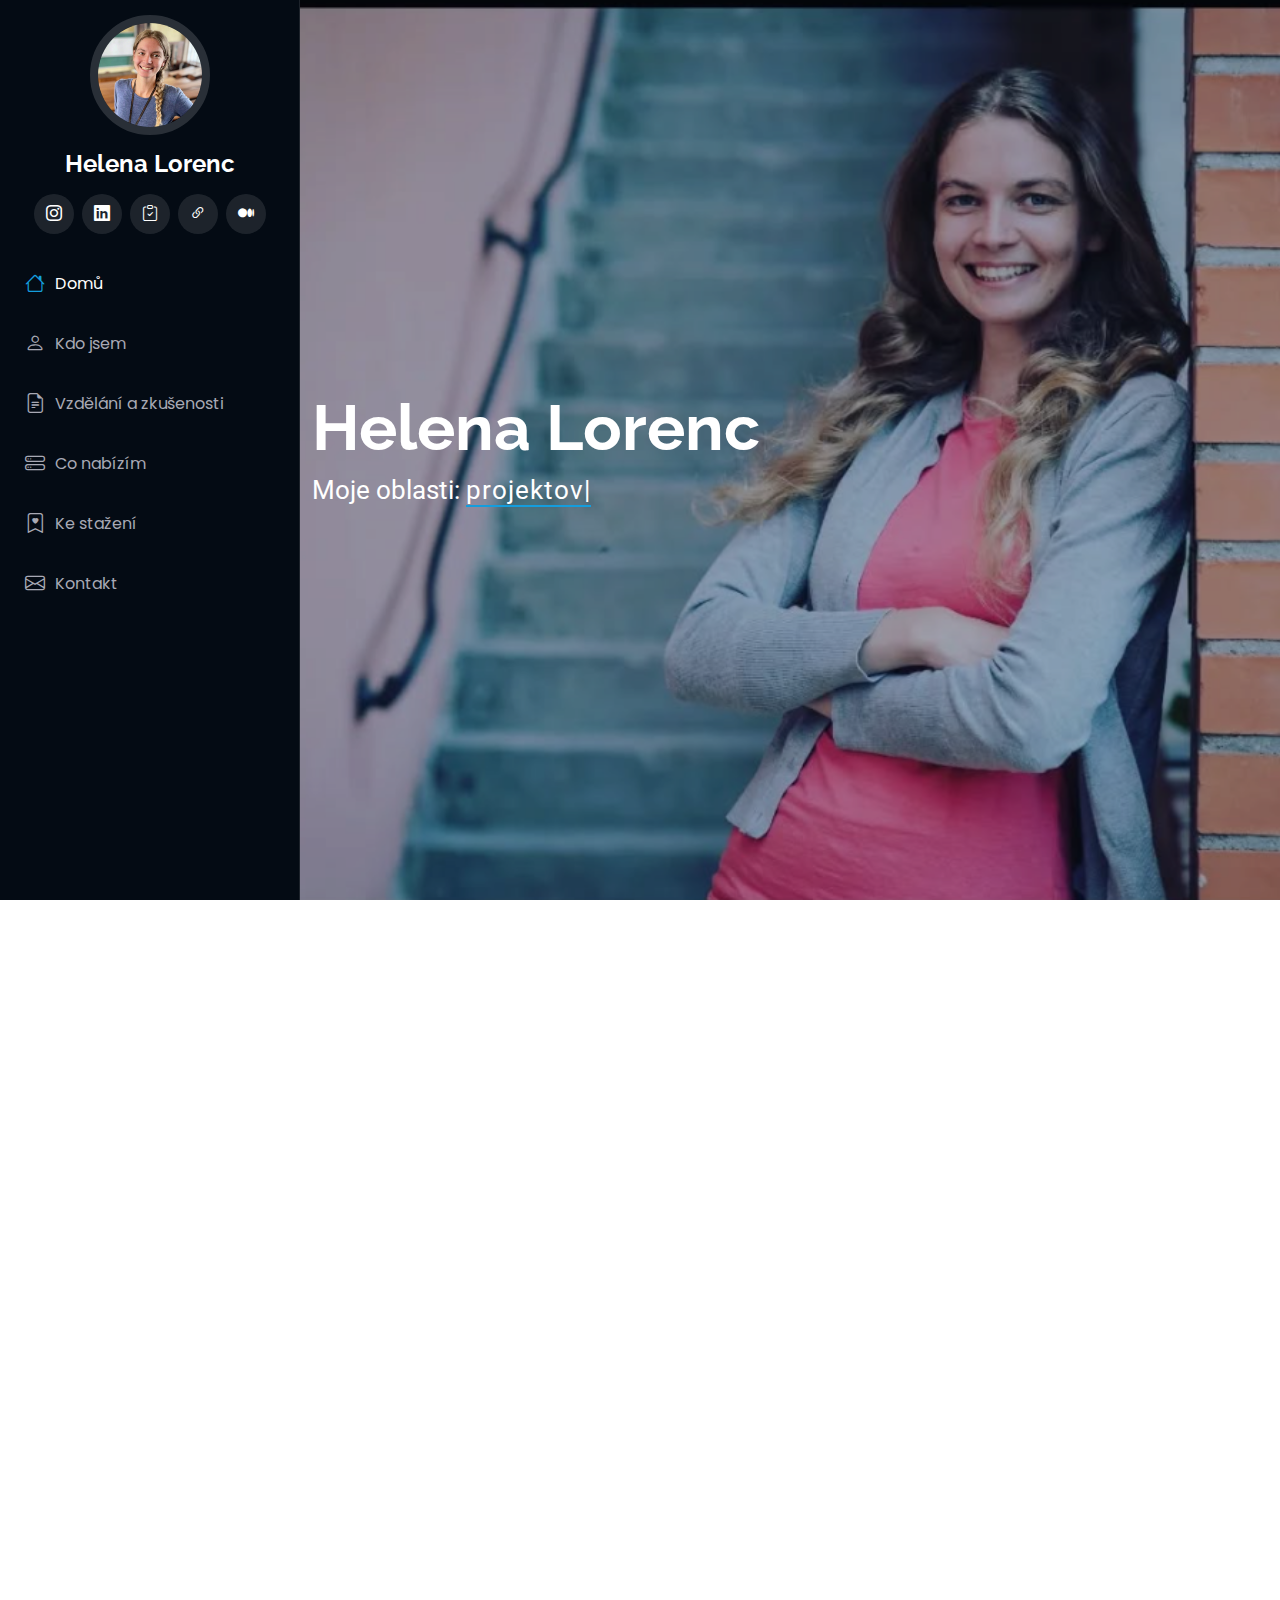
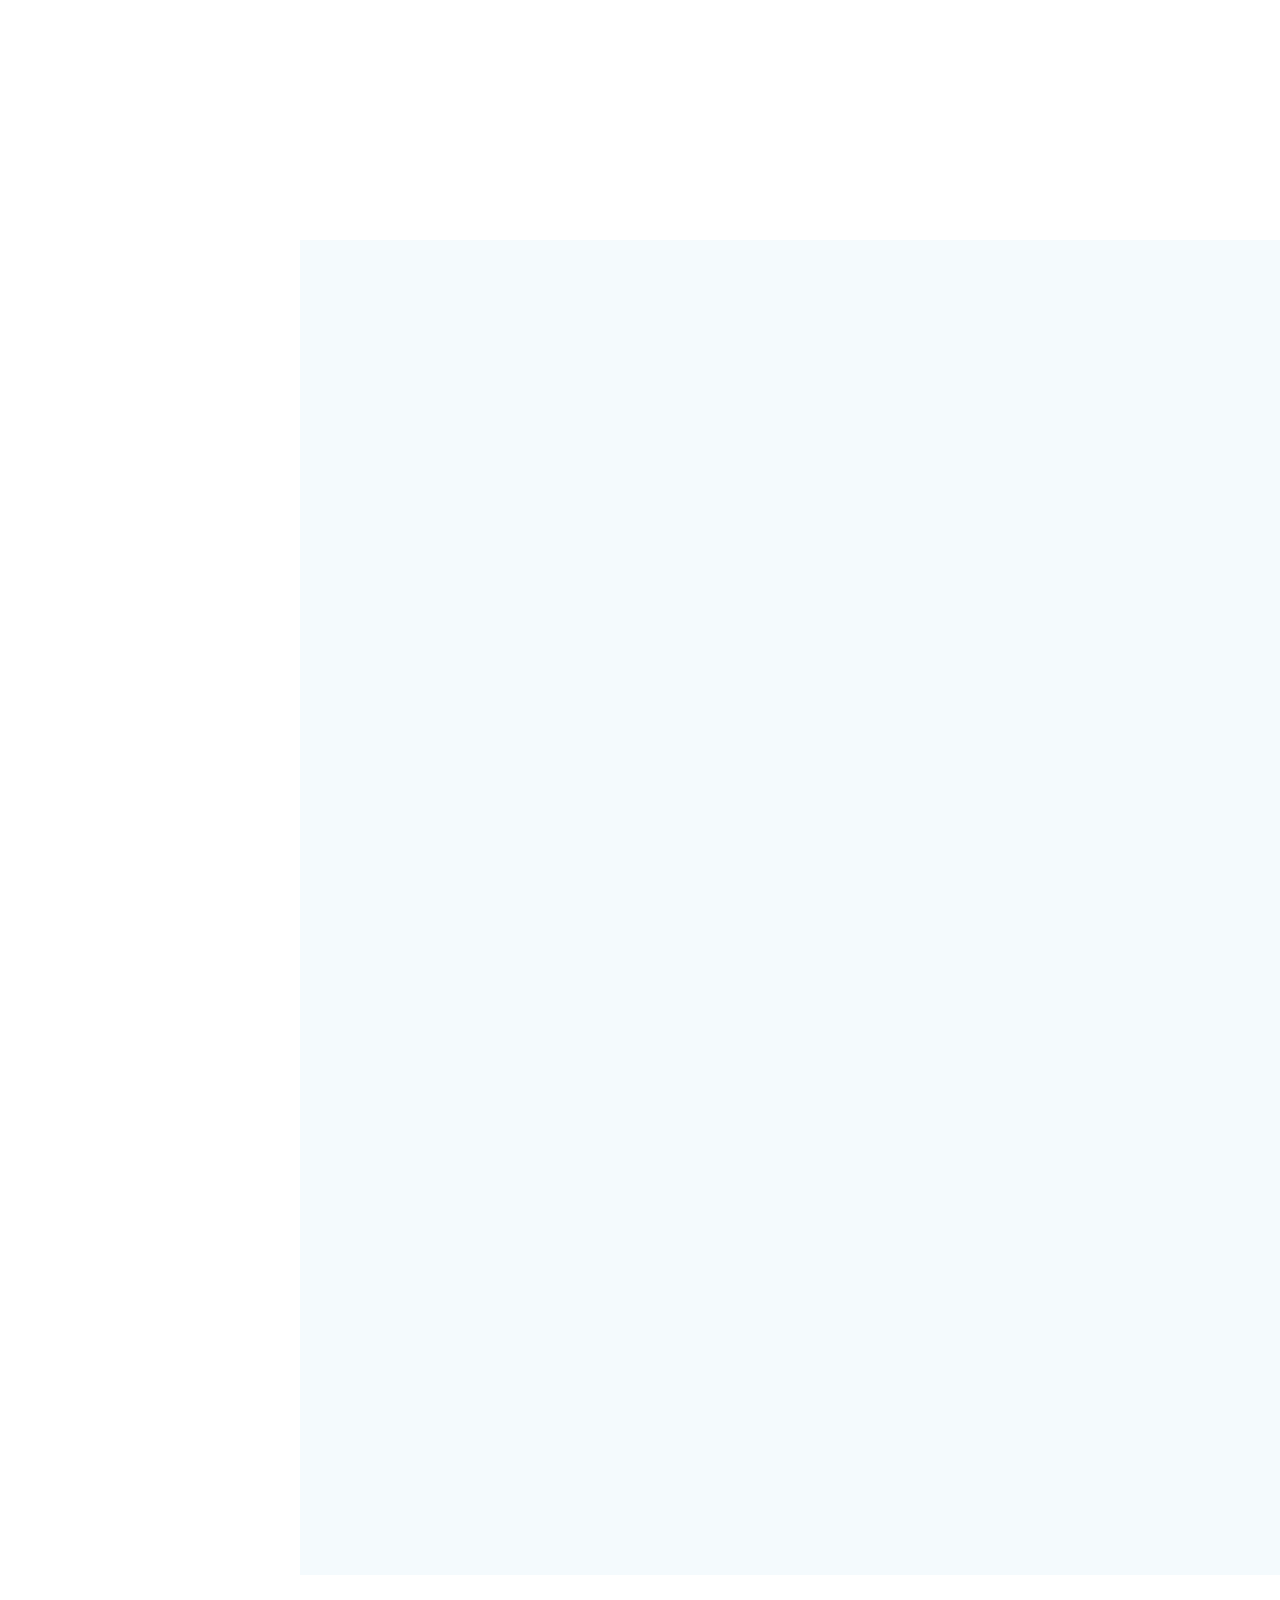
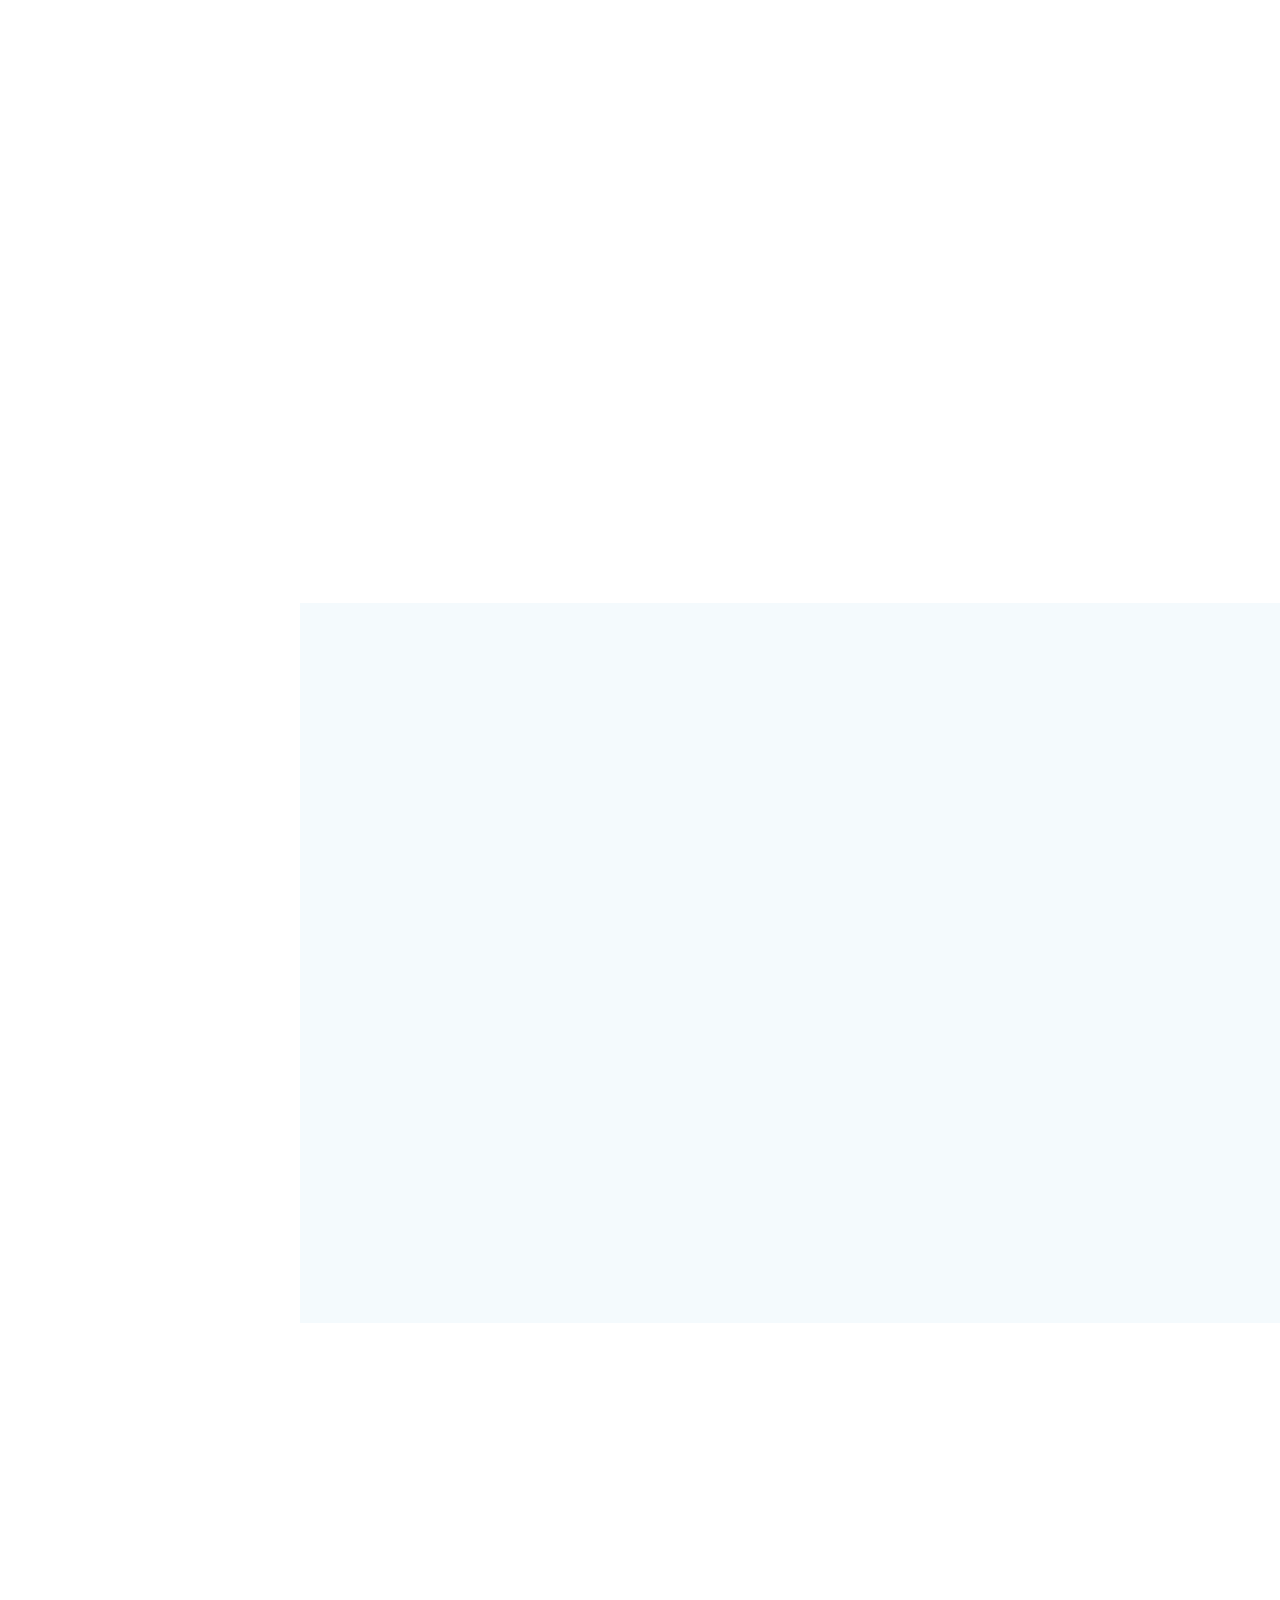
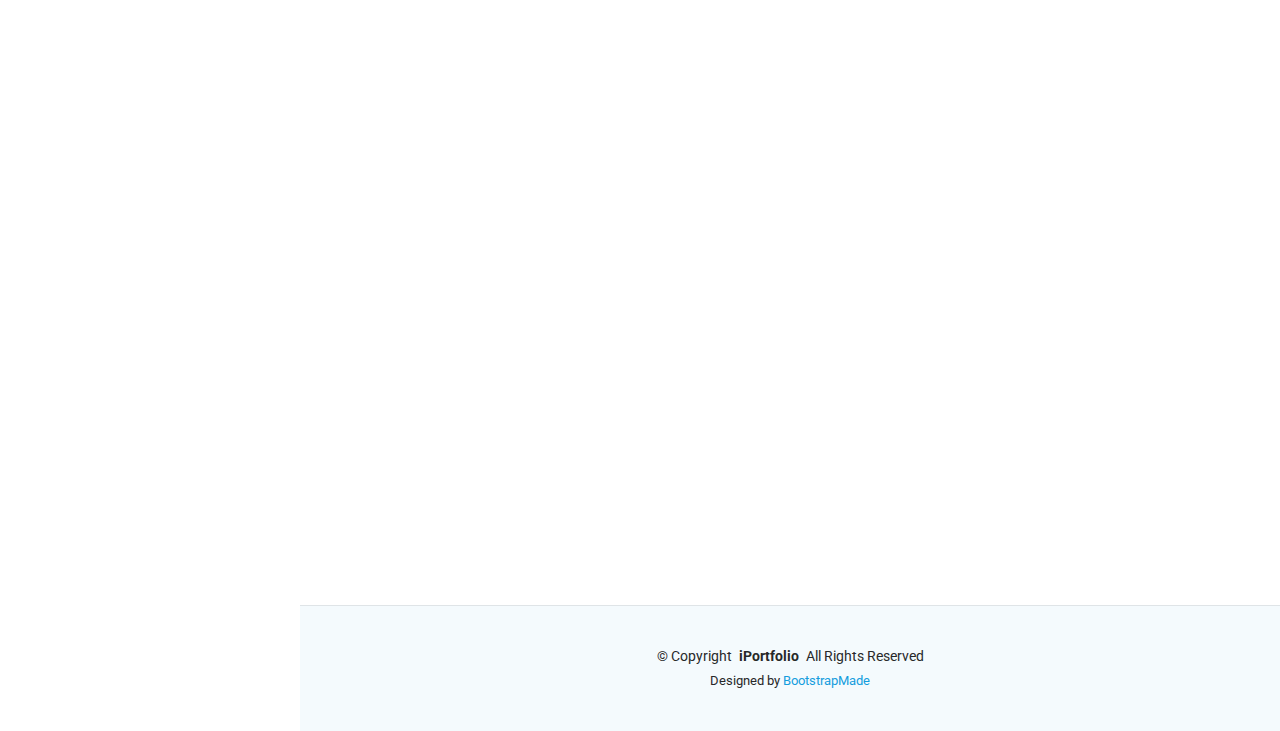
==== index.html @ 35a450d5 "Update index.html" ====
<!DOCTYPE html>
<html lang="en">

<head>
  <meta charset="utf-8">
  <meta content="width=device-width, initial-scale=1.0" name="viewport">
  <title>Index - iPortfolio Bootstrap Template</title>
  <meta content="" name="description">
  <meta content="" name="keywords">

  <!-- Favicons -->
  <link href="assets/img/favicon.png" rel="icon">
  <link href="assets/img/apple-touch-icon.png" rel="apple-touch-icon">

  <!-- Fonts -->
  <link href="https://fonts.googleapis.com" rel="preconnect">
  <link href="https://fonts.gstatic.com" rel="preconnect" crossorigin>
  <link href="https://fonts.googleapis.com/css2?family=Roboto:ital,wght@0,100;0,300;0,400;0,500;0,700;0,900;1,100;1,300;1,400;1,500;1,700;1,900&family=Poppins:ital,wght@0,100;0,200;0,300;0,400;0,500;0,600;0,700;0,800;0,900;1,100;1,200;1,300;1,400;1,500;1,600;1,700;1,800;1,900&family=Raleway:ital,wght@0,100;0,200;0,300;0,400;0,500;0,600;0,700;0,800;0,900;1,100;1,200;1,300;1,400;1,500;1,600;1,700;1,800;1,900&display=swap" rel="stylesheet">

  <!-- Vendor CSS Files -->
  <link href="assets/vendor/bootstrap/css/bootstrap.min.css" rel="stylesheet">
  <link href="assets/vendor/bootstrap-icons/bootstrap-icons.css" rel="stylesheet">
  <link href="assets/vendor/aos/aos.css" rel="stylesheet">
  <link href="assets/vendor/glightbox/css/glightbox.min.css" rel="stylesheet">
  <link href="assets/vendor/swiper/swiper-bundle.min.css" rel="stylesheet">

  <!-- Main CSS File -->
  <link href="assets/css/main.css" rel="stylesheet">

  <!-- =======================================================
  * Template Name: iPortfolio
  * Template URL: https://bootstrapmade.com/iportfolio-bootstrap-portfolio-websites-template/
  * Updated: Jun 29 2024 with Bootstrap v5.3.3
  * Author: BootstrapMade.com
  * License: https://bootstrapmade.com/license/
  ======================================================== -->
</head>

<body class="index-page">

  <header id="header" class="header dark-background d-flex flex-column">
    <i class="header-toggle d-xl-none bi bi-list"></i>

    <div class="profile-img">
      <img src="assets/img/h-lorenc.jpg" alt="" class="img-fluid rounded-circle">
    </div>

    <a href="index.html" class="logo d-flex align-items-center justify-content-center">
      <!-- Uncomment the line below if you also wish to use an image logo -->
      <!-- <img src="assets/img/logo.png" alt=""> -->
      <h1 class="sitename">Helena Lorenc</h1>
    </a>

    <div class="social-links text-center">
      <a href="https://www.instagram.com/helena.lorenc/" class="instagram"><i class="bi bi-instagram"></i></a>
      <a href="https://www.linkedin.com/in/helena-lorenc/" class="linkedin"><i class="bi bi-linkedin"></i></a>
      <a href="https://padlet.com/pechhel/career-counseling-kari-rov-poradenstv-5pkp8zezhrlxgylh" class="web"><i class="bi bi-clipboard-check"></i></a>
      <a href="https://www.budaktivni.cz/" class="web"><i class="bi bi-link-45deg"></i></a>
      <a href="https://medium.com/@pechhel/bezlepkov%C4%9B-v-uzbekist%C3%A1nu-fb9c7dbbb61d" class="web"><i class="bi bi-medium"></i></a>
    </div>

    <nav id="navmenu" class="navmenu">
      <ul>
        <li><a href="#hero" class="active"><i class="bi bi-house navicon"></i> Domů</a></li>
        <li><a href="#about"><i class="bi bi-person navicon"></i> Kdo jsem</a></li>
        <li><a href="#resume"><i class="bi bi-file-earmark-text navicon"></i> Vzdělání a zkušenosti</a></li>
        <li><a href="#services"><i class="bi bi-hdd-stack navicon"></i> Co nabízím</a></li>
	<li><a href="#downloads"><i class="bi bi-bookmark-heart navicon"></i> Ke stažení</a></li>
        <li><a href="#contact"><i class="bi bi-envelope navicon"></i> Kontakt</a></li>
      </ul>
    </nav>

  </header>

  <main class="main">

    <!-- Hero Section -->
    <section id="hero" class="hero section dark-background">

      <img src="assets/img/me.png" alt="" data-aos="fade-in" class="">

      <div class="container" data-aos="fade-up" data-aos-delay="100">
        <h2>Helena Lorenc</h2>
        <p>Moje oblasti: <span class="typed" data-typed-items="neformální vzdělávání, psychologie, kariérové poradenství">projektový management</span><span class="typed-cursor typed-cursor--blink" aria-hidden="true"></span><span class="typed-cursor typed-cursor--blink" aria-hidden="true"></span></p>
      </div>

    </section><!-- /Hero Section -->

    <!-- About Section -->
    <section id="about" class="about section">

      <!-- Section Title -->
      <div class="container section-title" data-aos="fade-up">
        <h2>Kdo jsem</h2>
        <p>Věnuji se neformálnímu vzdělávání, lektoruji, vytvářím kurzy, organizuji akce, studuji psychologii a jsem zakladatelkou Buď aktivní -  největší databáze mimoškolních aktivit pro žáky a studenty v České republice. Mluvím anglicky, učím se nizozemsky. Mám zkušenosti se správou webu a sociálních sítí i tvorbou newsletteru.</div><!-- End Section Title -->

      <div class="container" data-aos="fade-up" data-aos-delay="100">

        <div class="row gy-4 justify-content-center">
          <div class="col-lg-4">
            <img src="assets/img/me.png" class="img-fluid" alt="">
          </div>
          <div class="col-lg-8 content">
            <h2>Moje praxe v kostce</h2>
            <div class="row">
              <div class="col-lg-6">
                <ul>
                  <li><i class="bi bi-chevron-right"></i> <strong>8 let v oblasti neformálního vzdělávání, 6 let zkušeností s kariérovým poradenstvím</strong></li>
                  <li><i class="bi bi-chevron-right"></i> <strong>Pracovní a studijní zkušenosti z Evropy a Asie od NGO, přes státní správu až po akademickou půdu</strong></li>
                </ul>
              </div>
              <div class="col-lg-6">
                <ul>
                  <li><i class="bi bi-chevron-right"></i> <strong>Zakladatelka největší databáze mimoškolních aktivit v ČR - Buď aktivní</strong> <span></li>
                  <li><i class="bi bi-chevron-right"></i> <strong>Zkušenosti z Erasmus+ a MPSV projektů v oblastech jako je internacionalizace, sociální inkluze, duševní zdraví a profesní rozvoj</strong></li>
                </ul>
              </div>
            </div>
          </div>
        </div>

      </div>

    </section><!-- /About Section -->

    <!-- Resume Section -->
    <section id="resume" class="resume section">

      <!-- Section Title -->
      <div class="container section-title" data-aos="fade-up">
        <h2>Vzdělání a zkušenosti</h2>
      </div><!-- End Section Title -->

      <div class="container">

        <div class="row">

          <div class="col-lg-6" data-aos="fade-up" data-aos-delay="100">
            
            <h3 class="resume-title">Vzdělání</h3>
            <div class="resume-item">
              <h4>Psychologie</h4>
              <h5>2022 - dosud</h5>
              <p><em>Univerzita Palackého v Olomouci</em></p>
              <p>V rámci kombinovaného studia psychologie jsem absolvovala praxi na školním poradenském pracovišti, v sociálně-terapeutické dílně, v Centru duševního zdraví a stáž na klinice Adiktologie VFN v Praze. Ve své bakalářské práci se zaměřuji na reverzní kulturní šok u vysokoškolských studentů</p>
            </div><!-- Edn Resume Item -->

<div class="resume-item">
              <h4>Personální management v průmyslových podnicích</h4>
              <h5>2015 - 2019</h5>
              <p><em>České vysoké učení technické v Praze</em></p>
              <p>Při tomto studiu jsem absolvovala semestrální studijní pobyt na Kyungpook National University (Jižní Korea), Erasmus+ stáž v AFS Nizozemsko (Nizozemsko), pracovala jsem jako administrativní podpora na oddělení celoživotního vzdělávání a na pozici HR Support v Clifford Chance Prague LLP. Bakalářskou práci jsem zaměřila na téma HR v digitální ekonomice</p>
            </div><!-- Edn Resume Item -->

<h3 class="resume-title">Projekty</h3>
<div class="resume-item">
              <h4>Databáze mimoškolních aktivit Buď aktivní</h4>
              <h5>2018 - dosud</h5>
              <p>Buď aktivní je databáze mimoškolních aktivit, která si klade za cíl ulehčit studentům, vyučujícím a dalším zájemcům vyhledávání aktivit. Správa databáze i sociálních sítí projektu, komunikace s dalšími organizacemi, účast na veletrzích, přednáškách a dalších akcích pro studenty; webináře pro studenty na téma osobní značka a networking (Pákistán, Ázerbájdžán a Indie).</p>
            </div><!-- Edn Resume Item -->

<h3 class="resume-title">Dobrovolnictví</h3>
<div class="resume-item">
              <h4>Dobrovolnice</h4>
              <p>Od střední školy dobrovolnictví v nemocnicích, organizacích pracujících s dětmi s mentálním postižením, na konferencích a dalších neziskových organizacích. Vícenásobná účast na Den pro školu. Dobrovolnictví v Nepále, Jižní Koreji a Nizozemsku. Členka Rady Sdružení pro kariérové poradenství a kariérový rozvoj. Cena Rektora za dobrovolnictví (2023, Univerzita Palackého v Olomouci). Ocenění TOP student ČR (vysoké školy) 2024.</p>
            </div><!-- Edn Resume Item -->

<h3 class="resume-title">Kurzy</h3>
<div class="resume-item">
              <li>Kurz pro pracovníky v sociálních službách</li>
		<li>Koučovací kurz (Mindtrix) - předpokládaný rok ukončení 2025</li>
		<li>Kurz pro pracovníky s mládeží (Asociace neformálního vzdělávání)</li>
            </div><!-- Edn Resume Item -->

<h3 class="resume-title">Články</h3>
<div class="resume-item">
		<li>Magický stav jménem FLOW (Psychomat)</li>
		<li>Nové skilly z Jyvaskyla (Kariérové poradenství v teorii a praxi)</li>
		<li>Digital Natives v Co-careeringu (HR Fórum)</li>
		<li>Ohlédnutí za studijními návštěvami (Kariérové poradenství v teorii a praxi)</li>
            </div><!-- Edn Resume Item -->

          </div>

          <div class="col-lg-6" data-aos="fade-up" data-aos-delay="200">
            <h3 class="resume-title">Pracovní zkušenosti</h3>
            <div class="resume-item">
              <h4>Odborná pracovnice v týmu Bez obav</h4>
              <h5>2024 - dosud</h5>
              <p><em>Národní ústav duševního zdraví, Klecany u Prahy</em></p>
              <ul>
                <li>Spolupráce na implementační a výzkumné části projektu Bez obav (projekt zaměřený na práci s úzkostmi u dětí).</li>
              </ul>
            </div><!-- Edn Resume Item -->

            <div class="resume-item">
              <h4>Office koordinátorka</h4>
              <h5>2024 - dosud</h5>
              <p><em>Institut Moderní láska, Praha</em></p>
              <ul>
                <li>Správa sociálních sítí, komunikace s klienty a terapeuty, péče o kanceláře, správa webu a rezervačního systému Reenio.</li>
              </ul>
            </div><!-- Edn Resume Item -->

<div class="resume-item">
              <h4>Členka Zahraničního oddělení ČVUT v Praze</h4>
              <h5>2021 - 2024</h5>
              <p><em>České vysoké učení technické v Praze, Praha</em></p>
              <ul>
                <li>Propagace programu Erasmus+ a dalších možností výjezdů do zahraničí skrze online a prezenční aktivity, program pro ambasadory, správa webu a sociálních sítí (do 02/2023).</li>
                <li>Evropský Erasmus+ projekt COSTABEX pro podporu duševního zdraví studentů vyjíždějící na Erasmus+ studijní výjezd - kontaktní osoba pro dva výstupy projektu, PR projektu.</li>
              </ul>
            </div><!-- Edn Resume Item -->

<div class="resume-item">
              <h4>Metodička kariérového poradenství</h4>
              <h5>2021 - 2023</h5>
              <p><em>Národní pedagogický institut, Praha</em></p>
              <ul>
                <li>Podpora rozvoje kariérového poradenství v ČR v rámci projektu Euroguidance skrze semináře, organizaci Národní ceny kariérového poradenství, metodické články či přinášení novinek ze zahraničí. Správa webu, sociálních sítí, newsletteru, podpora poradců při vysílání na studijní návštěvy.</li>
              </ul>
            </div><!-- Edn Resume Item -->

<div class="resume-item">
              <h4>Projektová koordinátorka v Kariérním centru ČVUT</h4>
              <h5>2018 - 2022</h5>
              <p><em>České vysoké učení technické v Praze, Praha</em></p>
              <ul>
                <li>Koordinace spolupráce Kariérního centra s firmami skrze inzerci stáží, soutěží a pracovních úvazků, účast na pracovních veletrzích a seznamovacích pobytech pro studenty; kariérové poradenství pro české a zahraniční studenty, podpora administrace programu Mentoring ČVUT.</li>
              </ul>
            </div><!-- Edn Resume Item -->

<div class="resume-item">
              <h4>Školitelka, mentorka, ambasadorka</h4>
              <h5>2018 - dosud</h5>
              <p><em>Mezinárodní cena Vévody z Edinburghu, Praha</em></p>
              <ul>
                <li>Absolvování všech úrovní programu v letech 2016 až 2022; pracovní metodická skupina pro tvorbu školení, mentoring účastníků programu, ambasadorské besedy ve školách, školení základního a expedičního školení, lektorská podpora při školení firemních dobrovolníků; členka DofE Youth Advisory Board - pracovní skupina zaměřená na podporu studentských mobilit.</li>
              </ul>
            </div><!-- Edn Resume Item -->

          </div>

        </div>

      </div>

    </section><!-- /Resume Section -->

    <!-- Portfolio Section -->
    <section id="portfolio" class="portfolio section light-background">

      <!-- Section Title -->
      <div class="container section-title" data-aos="fade-up">
        <h2>Portfolio</h2>
        <p>Magnam dolores commodi suscipit. Necessitatibus eius consequatur ex aliquid fuga eum quidem. Sit sint consectetur velit. Quisquam quos quisquam cupiditate. Et nemo qui impedit suscipit alias ea. Quia fugiat sit in iste officiis commodi quidem hic quas.</p>
      </div><!-- End Section Title -->

      <div class="container">

        <div class="isotope-layout" data-default-filter="*" data-layout="masonry" data-sort="original-order">

          <ul class="portfolio-filters isotope-filters" data-aos="fade-up" data-aos-delay="100">
            <li data-filter="*" class="filter-active">All</li>
            <li data-filter=".filter-app">App</li>
            <li data-filter=".filter-product">Product</li>
            <li data-filter=".filter-branding">Branding</li>
            <li data-filter=".filter-books">Books</li>
          </ul><!-- End Portfolio Filters -->

          <div class="row gy-4 isotope-container" data-aos="fade-up" data-aos-delay="200">

            <div class="col-lg-4 col-md-6 portfolio-item isotope-item filter-app">
              <div class="portfolio-content h-100">
                <img src="assets/img/portfolio/app-1.jpg" class="img-fluid" alt="">
                <div class="portfolio-info">
                  <h4>App 1</h4>
                  <p>Lorem ipsum, dolor sit amet consectetur</p>
                  <a href="assets/img/portfolio/app-1.jpg" title="App 1" data-gallery="portfolio-gallery-app" class="glightbox preview-link"><i class="bi bi-zoom-in"></i></a>
                  <a href="portfolio-details.html" title="More Details" class="details-link"><i class="bi bi-link-45deg"></i></a>
                </div>
              </div>
            </div><!-- End Portfolio Item -->

            <div class="col-lg-4 col-md-6 portfolio-item isotope-item filter-product">
              <div class="portfolio-content h-100">
                <img src="assets/img/portfolio/product-1.jpg" class="img-fluid" alt="">
                <div class="portfolio-info">
                  <h4>Product 1</h4>
                  <p>Lorem ipsum, dolor sit amet consectetur</p>
                  <a href="assets/img/portfolio/product-1.jpg" title="Product 1" data-gallery="portfolio-gallery-product" class="glightbox preview-link"><i class="bi bi-zoom-in"></i></a>
                  <a href="portfolio-details.html" title="More Details" class="details-link"><i class="bi bi-link-45deg"></i></a>
                </div>
              </div>
            </div><!-- End Portfolio Item -->

            <div class="col-lg-4 col-md-6 portfolio-item isotope-item filter-branding">
              <div class="portfolio-content h-100">
                <img src="assets/img/portfolio/branding-1.jpg" class="img-fluid" alt="">
                <div class="portfolio-info">
                  <h4>Branding 1</h4>
                  <p>Lorem ipsum, dolor sit amet consectetur</p>
                  <a href="assets/img/portfolio/branding-1.jpg" title="Branding 1" data-gallery="portfolio-gallery-branding" class="glightbox preview-link"><i class="bi bi-zoom-in"></i></a>
                  <a href="portfolio-details.html" title="More Details" class="details-link"><i class="bi bi-link-45deg"></i></a>
                </div>
              </div>
            </div><!-- End Portfolio Item -->

            <div class="col-lg-4 col-md-6 portfolio-item isotope-item filter-books">
              <div class="portfolio-content h-100">
                <img src="assets/img/portfolio/books-1.jpg" class="img-fluid" alt="">
                <div class="portfolio-info">
                  <h4>Books 1</h4>
                  <p>Lorem ipsum, dolor sit amet consectetur</p>
                  <a href="assets/img/portfolio/books-1.jpg" title="Branding 1" data-gallery="portfolio-gallery-book" class="glightbox preview-link"><i class="bi bi-zoom-in"></i></a>
                  <a href="portfolio-details.html" title="More Details" class="details-link"><i class="bi bi-link-45deg"></i></a>
                </div>
              </div>
            </div><!-- End Portfolio Item -->

            <div class="col-lg-4 col-md-6 portfolio-item isotope-item filter-app">
              <div class="portfolio-content h-100">
                <img src="assets/img/portfolio/app-2.jpg" class="img-fluid" alt="">
                <div class="portfolio-info">
                  <h4>App 2</h4>
                  <p>Lorem ipsum, dolor sit amet consectetur</p>
                  <a href="assets/img/portfolio/app-2.jpg" title="App 2" data-gallery="portfolio-gallery-app" class="glightbox preview-link"><i class="bi bi-zoom-in"></i></a>
                  <a href="portfolio-details.html" title="More Details" class="details-link"><i class="bi bi-link-45deg"></i></a>
                </div>
              </div>
            </div><!-- End Portfolio Item -->

            <div class="col-lg-4 col-md-6 portfolio-item isotope-item filter-product">
              <div class="portfolio-content h-100">
                <img src="assets/img/portfolio/product-2.jpg" class="img-fluid" alt="">
                <div class="portfolio-info">
                  <h4>Product 2</h4>
                  <p>Lorem ipsum, dolor sit amet consectetur</p>
                  <a href="assets/img/portfolio/product-2.jpg" title="Product 2" data-gallery="portfolio-gallery-product" class="glightbox preview-link"><i class="bi bi-zoom-in"></i></a>
                  <a href="portfolio-details.html" title="More Details" class="details-link"><i class="bi bi-link-45deg"></i></a>
                </div>
              </div>
            </div><!-- End Portfolio Item -->

            <div class="col-lg-4 col-md-6 portfolio-item isotope-item filter-branding">
              <div class="portfolio-content h-100">
                <img src="assets/img/portfolio/branding-2.jpg" class="img-fluid" alt="">
                <div class="portfolio-info">
                  <h4>Branding 2</h4>
                  <p>Lorem ipsum, dolor sit amet consectetur</p>
                  <a href="assets/img/portfolio/branding-2.jpg" title="Branding 2" data-gallery="portfolio-gallery-branding" class="glightbox preview-link"><i class="bi bi-zoom-in"></i></a>
                  <a href="portfolio-details.html" title="More Details" class="details-link"><i class="bi bi-link-45deg"></i></a>
                </div>
              </div>
            </div><!-- End Portfolio Item -->

            <div class="col-lg-4 col-md-6 portfolio-item isotope-item filter-books">
              <div class="portfolio-content h-100">
                <img src="assets/img/portfolio/books-2.jpg" class="img-fluid" alt="">
                <div class="portfolio-info">
                  <h4>Books 2</h4>
                  <p>Lorem ipsum, dolor sit amet consectetur</p>
                  <a href="assets/img/portfolio/books-2.jpg" title="Branding 2" data-gallery="portfolio-gallery-book" class="glightbox preview-link"><i class="bi bi-zoom-in"></i></a>
                  <a href="portfolio-details.html" title="More Details" class="details-link"><i class="bi bi-link-45deg"></i></a>
                </div>
              </div>
            </div><!-- End Portfolio Item -->

            <div class="col-lg-4 col-md-6 portfolio-item isotope-item filter-app">
              <div class="portfolio-content h-100">
                <img src="assets/img/portfolio/app-3.jpg" class="img-fluid" alt="">
                <div class="portfolio-info">
                  <h4>App 3</h4>
                  <p>Lorem ipsum, dolor sit amet consectetur</p>
                  <a href="assets/img/portfolio/app-3.jpg" title="App 3" data-gallery="portfolio-gallery-app" class="glightbox preview-link"><i class="bi bi-zoom-in"></i></a>
                  <a href="portfolio-details.html" title="More Details" class="details-link"><i class="bi bi-link-45deg"></i></a>
                </div>
              </div>
            </div><!-- End Portfolio Item -->

            <div class="col-lg-4 col-md-6 portfolio-item isotope-item filter-product">
              <div class="portfolio-content h-100">
                <img src="assets/img/portfolio/product-3.jpg" class="img-fluid" alt="">
                <div class="portfolio-info">
                  <h4>Product 3</h4>
                  <p>Lorem ipsum, dolor sit amet consectetur</p>
                  <a href="assets/img/portfolio/product-3.jpg" title="Product 3" data-gallery="portfolio-gallery-product" class="glightbox preview-link"><i class="bi bi-zoom-in"></i></a>
                  <a href="portfolio-details.html" title="More Details" class="details-link"><i class="bi bi-link-45deg"></i></a>
                </div>
              </div>
            </div><!-- End Portfolio Item -->

            <div class="col-lg-4 col-md-6 portfolio-item isotope-item filter-branding">
              <div class="portfolio-content h-100">
                <img src="assets/img/portfolio/branding-3.jpg" class="img-fluid" alt="">
                <div class="portfolio-info">
                  <h4>Branding 3</h4>
                  <p>Lorem ipsum, dolor sit amet consectetur</p>
                  <a href="assets/img/portfolio/branding-3.jpg" title="Branding 2" data-gallery="portfolio-gallery-branding" class="glightbox preview-link"><i class="bi bi-zoom-in"></i></a>
                  <a href="portfolio-details.html" title="More Details" class="details-link"><i class="bi bi-link-45deg"></i></a>
                </div>
              </div>
            </div><!-- End Portfolio Item -->

            <div class="col-lg-4 col-md-6 portfolio-item isotope-item filter-books">
              <div class="portfolio-content h-100">
                <img src="assets/img/portfolio/books-3.jpg" class="img-fluid" alt="">
                <div class="portfolio-info">
                  <h4>Books 3</h4>
                  <p>Lorem ipsum, dolor sit amet consectetur</p>
                  <a href="assets/img/portfolio/books-3.jpg" title="Branding 3" data-gallery="portfolio-gallery-book" class="glightbox preview-link"><i class="bi bi-zoom-in"></i></a>
                  <a href="portfolio-details.html" title="More Details" class="details-link"><i class="bi bi-link-45deg"></i></a>
                </div>
              </div>
            </div><!-- End Portfolio Item -->

          </div><!-- End Portfolio Container -->

        </div>

      </div>

    </section><!-- /Portfolio Section -->

    <!-- Services Section -->
    <section id="services" class="services section">

      <!-- Section Title -->
      <div class="container section-title" data-aos="fade-up">
        <h2>Services</h2>
        <p>Magnam dolores commodi suscipit. Necessitatibus eius consequatur ex aliquid fuga eum quidem. Sit sint consectetur velit. Quisquam quos quisquam cupiditate. Et nemo qui impedit suscipit alias ea. Quia fugiat sit in iste officiis commodi quidem hic quas.</p>
      </div><!-- End Section Title -->

      <div class="container">

        <div class="row gy-4">

          <div class="col-lg-4 col-md-6 service-item d-flex" data-aos="fade-up" data-aos-delay="100">
            <div class="icon flex-shrink-0"><i class="bi bi-briefcase"></i></div>
            <div>
              <h4 class="title"><a href="service-details.html" class="stretched-link">Lorem Ipsum</a></h4>
              <p class="description">Voluptatum deleniti atque corrupti quos dolores et quas molestias excepturi sint occaecati cupiditate non provident</p>
            </div>
          </div>
          <!-- End Service Item -->

          <div class="col-lg-4 col-md-6 service-item d-flex" data-aos="fade-up" data-aos-delay="200">
            <div class="icon flex-shrink-0"><i class="bi bi-card-checklist"></i></div>
            <div>
              <h4 class="title"><a href="service-details.html" class="stretched-link">Dolor Sitema</a></h4>
              <p class="description">Minim veniam, quis nostrud exercitation ullamco laboris nisi ut aliquip ex ea commodo consequat tarad limino ata</p>
            </div>
          </div><!-- End Service Item -->

          <div class="col-lg-4 col-md-6 service-item d-flex" data-aos="fade-up" data-aos-delay="300">
            <div class="icon flex-shrink-0"><i class="bi bi-bar-chart"></i></div>
            <div>
              <h4 class="title"><a href="service-details.html" class="stretched-link">Sed ut perspiciatis</a></h4>
              <p class="description">Duis aute irure dolor in reprehenderit in voluptate velit esse cillum dolore eu fugiat nulla pariatur</p>
            </div>
          </div><!-- End Service Item -->

          <div class="col-lg-4 col-md-6 service-item d-flex" data-aos="fade-up" data-aos-delay="400">
            <div class="icon flex-shrink-0"><i class="bi bi-binoculars"></i></div>
            <div>
              <h4 class="title"><a href="service-details.html" class="stretched-link">Magni Dolores</a></h4>
              <p class="description">Excepteur sint occaecat cupidatat non proident, sunt in culpa qui officia deserunt mollit anim id est laborum</p>
            </div>
          </div><!-- End Service Item -->

          <div class="col-lg-4 col-md-6 service-item d-flex" data-aos="fade-up" data-aos-delay="500">
            <div class="icon flex-shrink-0"><i class="bi bi-brightness-high"></i></div>
            <div>
              <h4 class="title"><a href="service-details.html" class="stretched-link">Nemo Enim</a></h4>
              <p class="description">At vero eos et accusamus et iusto odio dignissimos ducimus qui blanditiis praesentium voluptatum deleniti atque</p>
            </div>
          </div><!-- End Service Item -->

          <div class="col-lg-4 col-md-6 service-item d-flex" data-aos="fade-up" data-aos-delay="600">
            <div class="icon flex-shrink-0"><i class="bi bi-calendar4-week"></i></div>
            <div>
              <h4 class="title"><a href="service-details.html" class="stretched-link">Eiusmod Tempor</a></h4>
              <p class="description">Et harum quidem rerum facilis est et expedita distinctio. Nam libero tempore, cum soluta nobis est eligendi</p>
            </div>
          </div><!-- End Service Item -->

        </div>

      </div>

    </section><!-- /Services Section -->

    <!-- Testimonials Section -->
    <section id="testimonials" class="testimonials section light-background">

      <!-- Section Title -->
      <div class="container section-title" data-aos="fade-up">
        <h2>Testimonials</h2>
        <p>Necessitatibus eius consequatur ex aliquid fuga eum quidem sint consectetur velit</p>
      </div><!-- End Section Title -->

      <div class="container" data-aos="fade-up" data-aos-delay="100">

        <div class="swiper init-swiper">
          <script type="application/json" class="swiper-config">
            {
              "loop": true,
              "speed": 600,
              "autoplay": {
                "delay": 5000
              },
              "slidesPerView": "auto",
              "pagination": {
                "el": ".swiper-pagination",
                "type": "bullets",
                "clickable": true
              },
              "breakpoints": {
                "320": {
                  "slidesPerView": 1,
                  "spaceBetween": 40
                },
                "1200": {
                  "slidesPerView": 3,
                  "spaceBetween": 1
                }
              }
            }
          </script>
          <div class="swiper-wrapper">

            <div class="swiper-slide">
              <div class="testimonial-item">
                <p>
                  <i class="bi bi-quote quote-icon-left"></i>
                  <span>Proin iaculis purus consequat sem cure digni ssim donec porttitora entum suscipit rhoncus. Accusantium quam, ultricies eget id, aliquam eget nibh et. Maecen aliquam, risus at semper.</span>
                  <i class="bi bi-quote quote-icon-right"></i>
                </p>
                <img src="assets/img/testimonials/testimonials-1.jpg" class="testimonial-img" alt="">
                <h3>Saul Goodman</h3>
                <h4>Ceo &amp; Founder</h4>
              </div>
            </div><!-- End testimonial item -->

            <div class="swiper-slide">
              <div class="testimonial-item">
                <p>
                  <i class="bi bi-quote quote-icon-left"></i>
                  <span>Export tempor illum tamen malis malis eram quae irure esse labore quem cillum quid malis quorum velit fore eram velit sunt aliqua noster fugiat irure amet legam anim culpa.</span>
                  <i class="bi bi-quote quote-icon-right"></i>
                </p>
                <img src="assets/img/testimonials/testimonials-2.jpg" class="testimonial-img" alt="">
                <h3>Sara Wilsson</h3>
                <h4>Designer</h4>
              </div>
            </div><!-- End testimonial item -->

            <div class="swiper-slide">
              <div class="testimonial-item">
                <p>
                  <i class="bi bi-quote quote-icon-left"></i>
                  <span>Enim nisi quem export duis labore cillum quae magna enim sint quorum nulla quem veniam duis minim tempor labore quem eram duis noster aute amet eram fore quis sint minim.</span>
                  <i class="bi bi-quote quote-icon-right"></i>
                </p>
                <img src="assets/img/testimonials/testimonials-3.jpg" class="testimonial-img" alt="">
                <h3>Jena Karlis</h3>
                <h4>Store Owner</h4>
              </div>
            </div><!-- End testimonial item -->

            <div class="swiper-slide">
              <div class="testimonial-item">
                <p>
                  <i class="bi bi-quote quote-icon-left"></i>
                  <span>Fugiat enim eram quae cillum dolore dolor amet nulla culpa multos export minim fugiat dolor enim duis veniam ipsum anim magna sunt elit fore quem dolore labore illum veniam.</span>
                  <i class="bi bi-quote quote-icon-right"></i>
                </p>
                <img src="assets/img/testimonials/testimonials-4.jpg" class="testimonial-img" alt="">
                <h3>Matt Brandon</h3>
                <h4>Freelancer</h4>
              </div>
            </div><!-- End testimonial item -->

            <div class="swiper-slide">
              <div class="testimonial-item">
                <p>
                  <i class="bi bi-quote quote-icon-left"></i>
                  <span>Quis quorum aliqua sint quem legam fore sunt eram irure aliqua veniam tempor noster veniam sunt culpa nulla illum cillum fugiat legam esse veniam culpa fore nisi cillum quid.</span>
                  <i class="bi bi-quote quote-icon-right"></i>
                </p>
                <img src="assets/img/testimonials/testimonials-5.jpg" class="testimonial-img" alt="">
                <h3>John Larson</h3>
                <h4>Entrepreneur</h4>
              </div>
            </div><!-- End testimonial item -->

          </div>
          <div class="swiper-pagination"></div>
        </div>

      </div>

    </section><!-- /Testimonials Section -->

    <!-- Contact Section -->
    <section id="contact" class="contact section">

      <!-- Section Title -->
      <div class="container section-title" data-aos="fade-up">
        <h2>Contact</h2>
        <p>Necessitatibus eius consequatur ex aliquid fuga eum quidem sint consectetur velit</p>
      </div><!-- End Section Title -->

      <div class="container" data-aos="fade-up" data-aos-delay="100">

        <div class="row gy-4">

          <div class="col-lg-5">

            <div class="info-wrap">
              <div class="info-item d-flex" data-aos="fade-up" data-aos-delay="200">
                <i class="bi bi-geo-alt flex-shrink-0"></i>
                <div>
                  <h3>Address</h3>
                  <p>A108 Adam Street, New York, NY 535022</p>
                </div>
              </div><!-- End Info Item -->

              <div class="info-item d-flex" data-aos="fade-up" data-aos-delay="300">
                <i class="bi bi-telephone flex-shrink-0"></i>
                <div>
                  <h3>Call Us</h3>
                  <p>+1 5589 55488 55</p>
                </div>
              </div><!-- End Info Item -->

              <div class="info-item d-flex" data-aos="fade-up" data-aos-delay="400">
                <i class="bi bi-envelope flex-shrink-0"></i>
                <div>
                  <h3>Email Us</h3>
                  <p>info@example.com</p>
                </div>
              </div><!-- End Info Item -->

              <iframe src="https://www.google.com/maps/embed?pb=!1m14!1m8!1m3!1d48389.78314118045!2d-74.006138!3d40.710059!3m2!1i1024!2i768!4f13.1!3m3!1m2!1s0x89c25a22a3bda30d%3A0xb89d1fe6bc499443!2sDowntown%20Conference%20Center!5e0!3m2!1sen!2sus!4v1676961268712!5m2!1sen!2sus" frameborder="0" style="border:0; width: 100%; height: 270px;" allowfullscreen="" loading="lazy" referrerpolicy="no-referrer-when-downgrade"></iframe>
            </div>
          </div>

          <div class="col-lg-7">
            <form action="forms/contact.php" method="post" class="php-email-form" data-aos="fade-up" data-aos-delay="200">
              <div class="row gy-4">

                <div class="col-md-6">
                  <label for="name-field" class="pb-2">Your Name</label>
                  <input type="text" name="name" id="name-field" class="form-control" required="">
                </div>

                <div class="col-md-6">
                  <label for="email-field" class="pb-2">Your Email</label>
                  <input type="email" class="form-control" name="email" id="email-field" required="">
                </div>

                <div class="col-md-12">
                  <label for="subject-field" class="pb-2">Subject</label>
                  <input type="text" class="form-control" name="subject" id="subject-field" required="">
                </div>

                <div class="col-md-12">
                  <label for="message-field" class="pb-2">Message</label>
                  <textarea class="form-control" name="message" rows="10" id="message-field" required=""></textarea>
                </div>

                <div class="col-md-12 text-center">
                  <div class="loading">Loading</div>
                  <div class="error-message"></div>
                  <div class="sent-message">Your message has been sent. Thank you!</div>

                  <button type="submit">Send Message</button>
                </div>

              </div>
            </form>
          </div><!-- End Contact Form -->

        </div>

      </div>

    </section><!-- /Contact Section -->

  </main>

  <footer id="footer" class="footer position-relative light-background">

    <div class="container">
      <div class="copyright text-center ">
        <p>© <span>Copyright</span> <strong class="px-1 sitename">iPortfolio</strong> <span>All Rights Reserved</span></p>
      </div>
      <div class="credits">
        <!-- All the links in the footer should remain intact. -->
        <!-- You can delete the links only if you've purchased the pro version. -->
        <!-- Licensing information: https://bootstrapmade.com/license/ -->
        <!-- Purchase the pro version with working PHP/AJAX contact form: [buy-url] -->
        Designed by <a href="https://bootstrapmade.com/">BootstrapMade</a>
      </div>
    </div>

  </footer>

  <!-- Scroll Top -->
  <a href="#" id="scroll-top" class="scroll-top d-flex align-items-center justify-content-center"><i class="bi bi-arrow-up-short"></i></a>

  <!-- Preloader -->
  <div id="preloader"></div>

  <!-- Vendor JS Files -->
  <script src="assets/vendor/bootstrap/js/bootstrap.bundle.min.js"></script>
  <script src="assets/vendor/php-email-form/validate.js"></script>
  <script src="assets/vendor/aos/aos.js"></script>
  <script src="assets/vendor/typed.js/typed.umd.js"></script>
  <script src="assets/vendor/purecounter/purecounter_vanilla.js"></script>
  <script src="assets/vendor/waypoints/noframework.waypoints.js"></script>
  <script src="assets/vendor/glightbox/js/glightbox.min.js"></script>
  <script src="assets/vendor/imagesloaded/imagesloaded.pkgd.min.js"></script>
  <script src="assets/vendor/isotope-layout/isotope.pkgd.min.js"></script>
  <script src="assets/vendor/swiper/swiper-bundle.min.js"></script>

  <!-- Main JS File -->
  <script src="assets/js/main.js"></script>

</body>

</html>
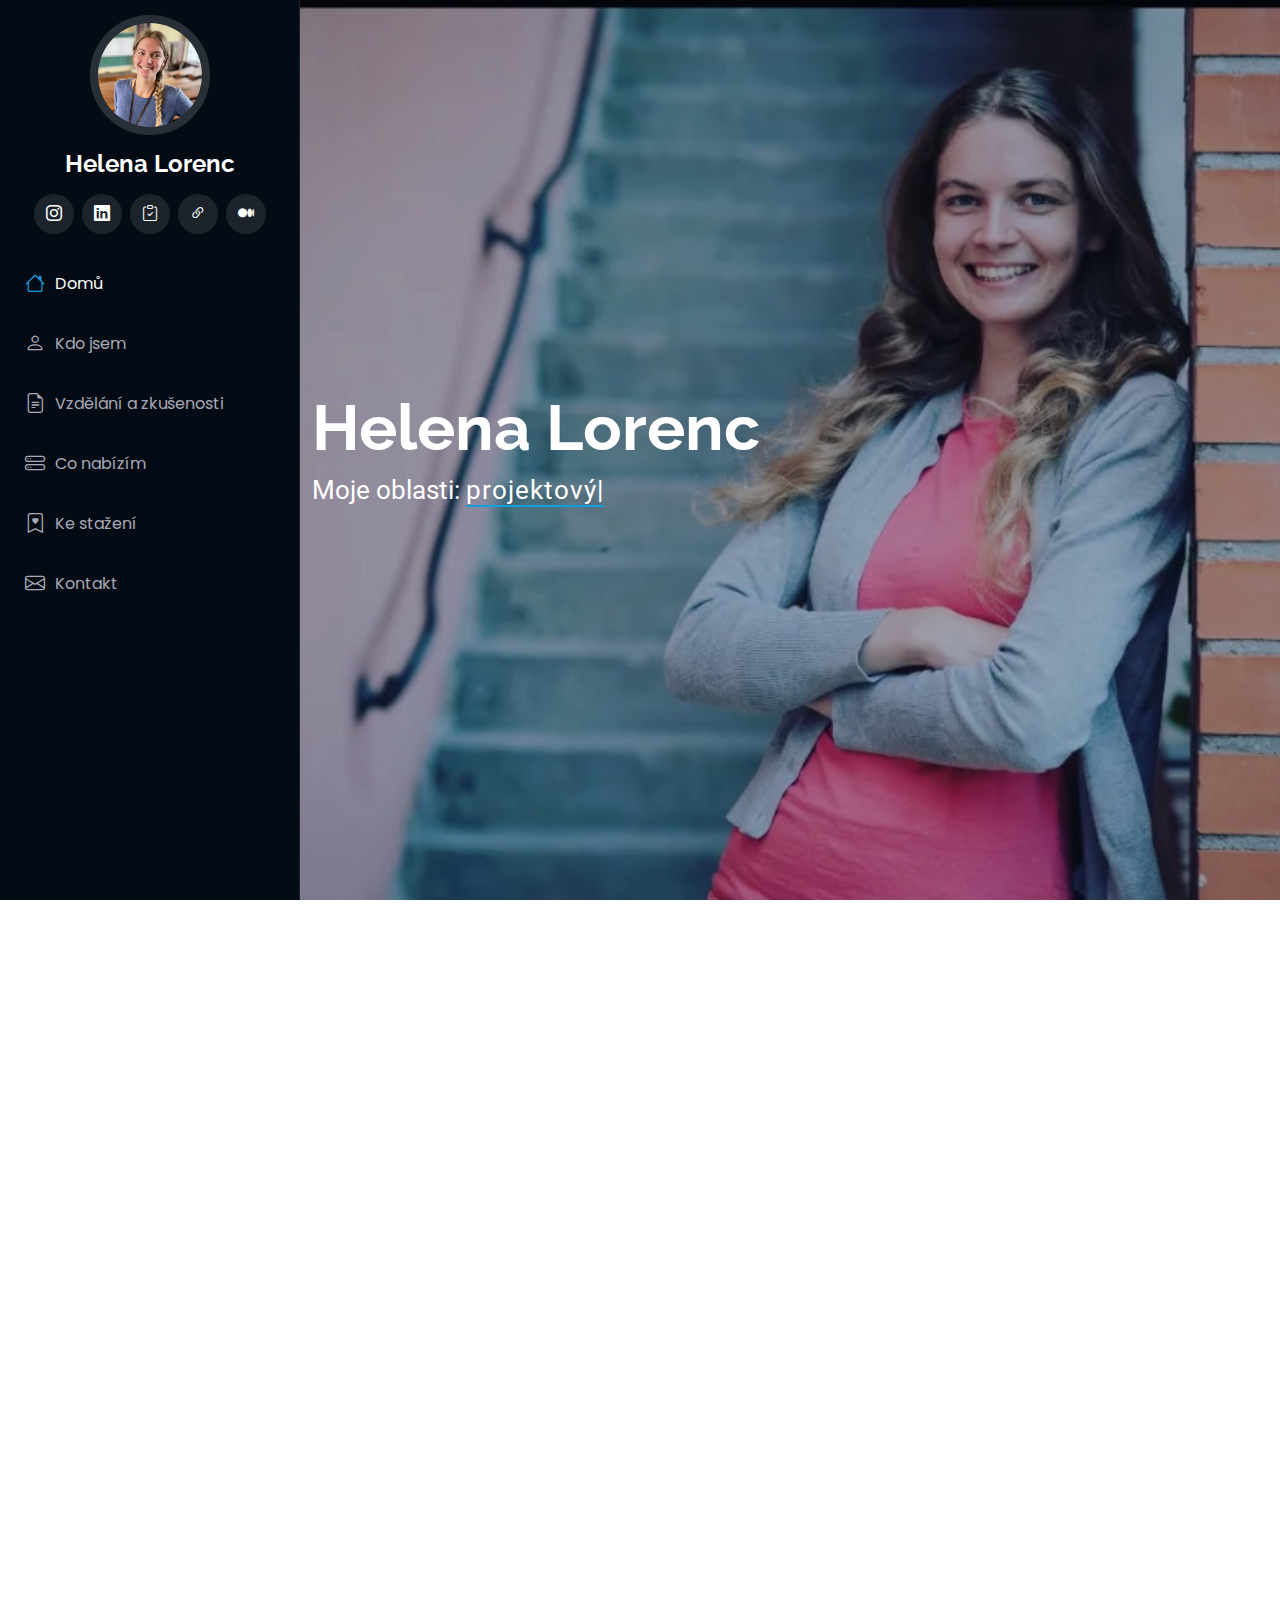
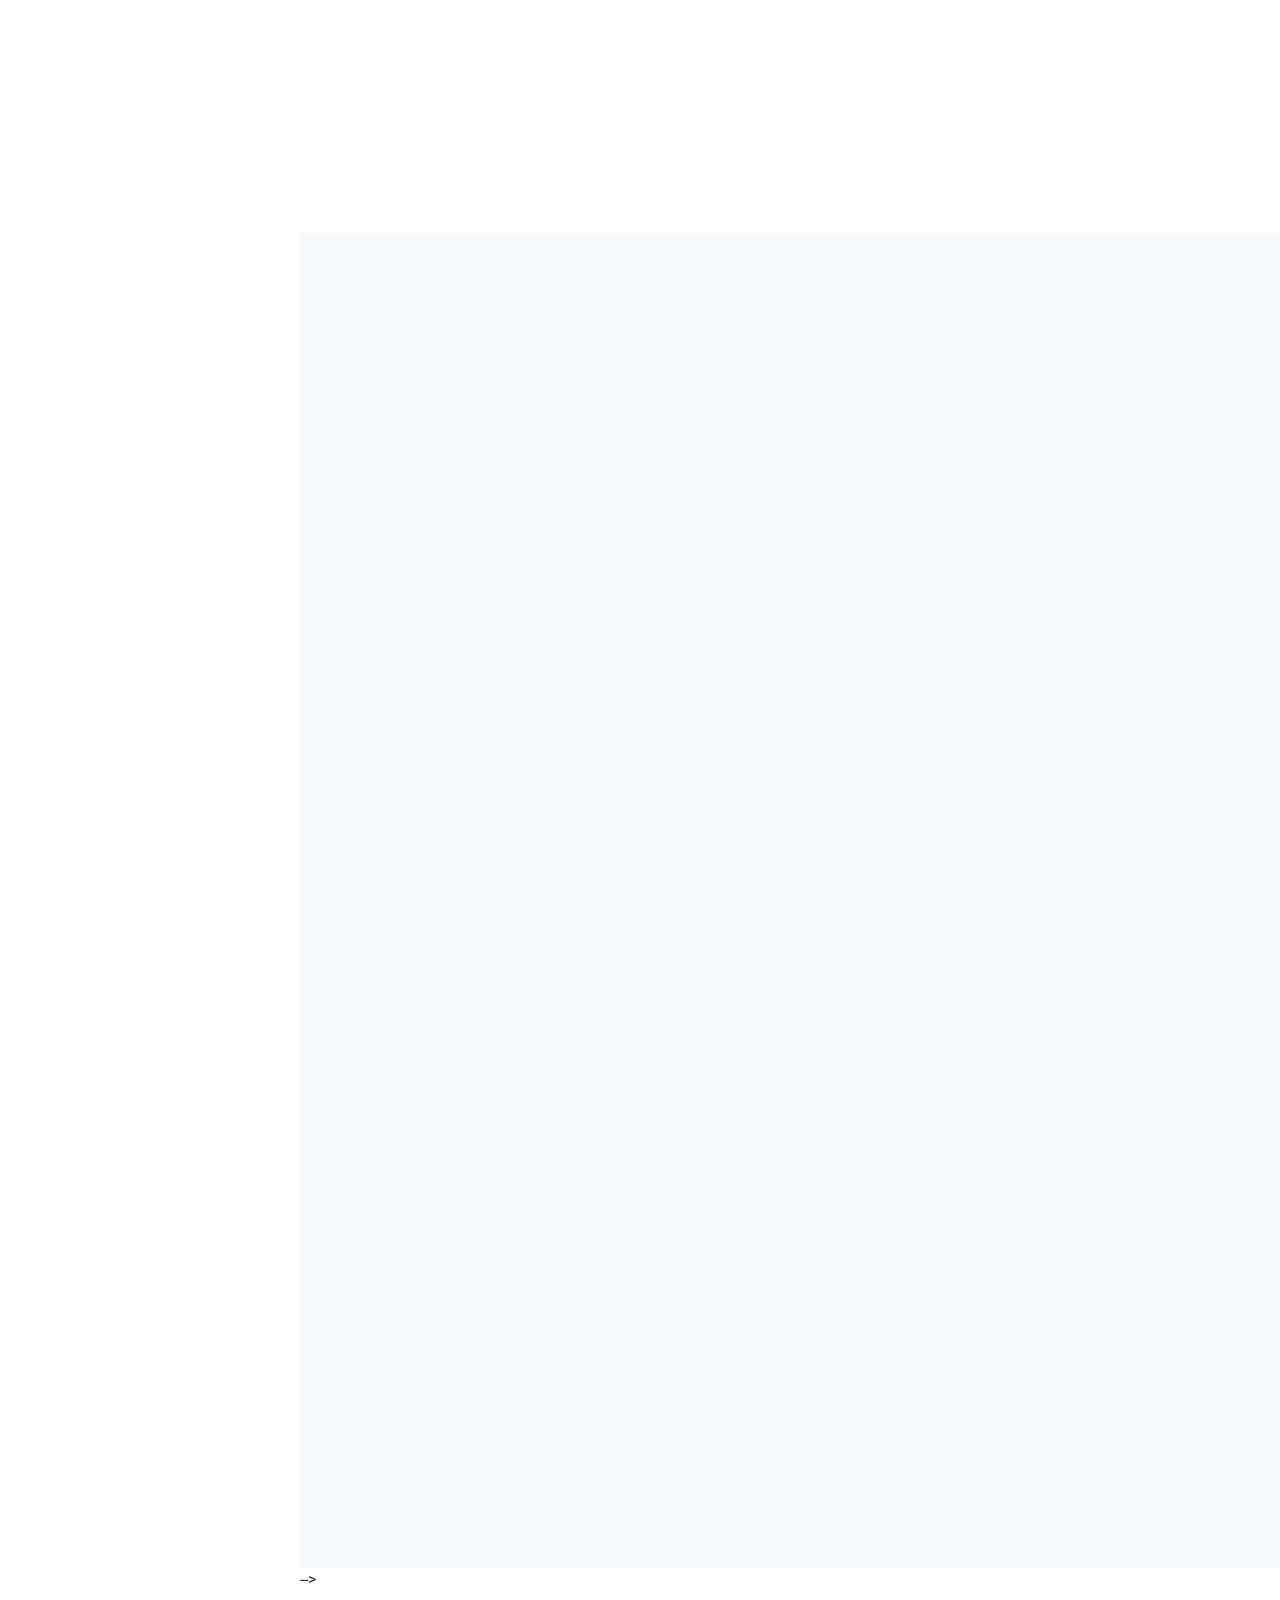
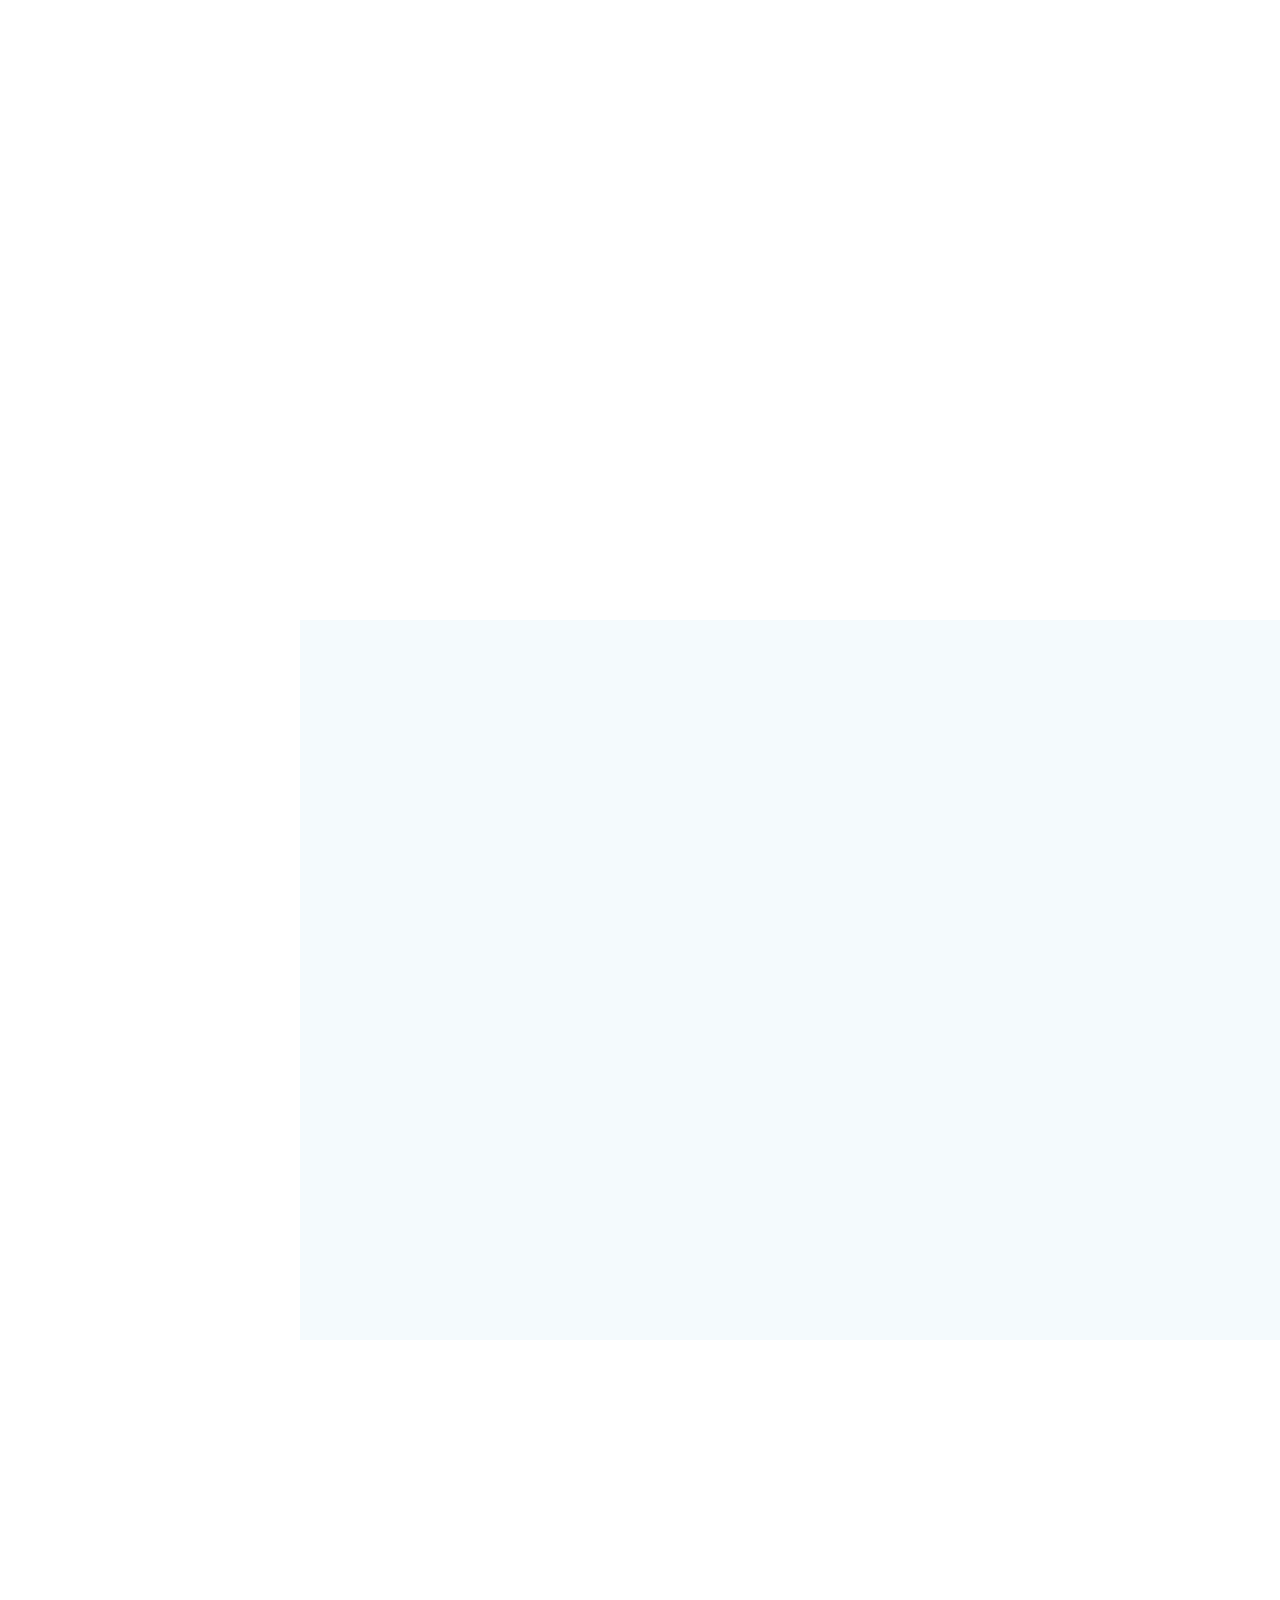
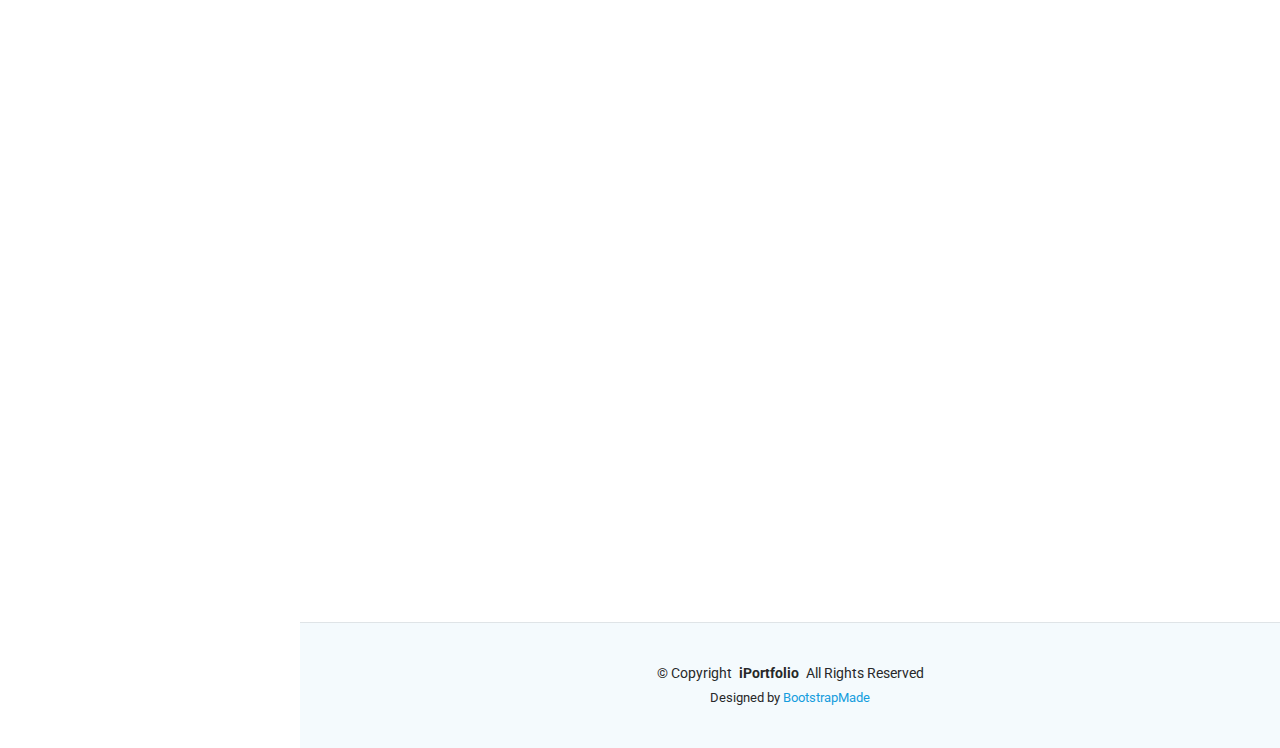
==== commit daf78b3a: "Update index.html" ====
--- a/index.html
+++ b/index.html
@@ -105,14 +105,14 @@
             <div class="row">
               <div class="col-lg-6">
                 <ul>
-                  <li><i class="bi bi-chevron-right"></i> <strong>8 let v oblasti neformálního vzdělávání, 6 let zkušeností s kariérovým poradenstvím</strong></li>
-                  <li><i class="bi bi-chevron-right"></i> <strong>Pracovní a studijní zkušenosti z Evropy a Asie od NGO, přes státní správu až po akademickou půdu</strong></li>
+                  <li><i class="bi bi-chevron-right"></i> <strong>8 let v oblasti neformálního vzdělávání, 6 let zkušeností s kariérovým poradenstvím.</strong></li>
+                  <li><i class="bi bi-chevron-right"></i> <strong>Pracovní a studijní zkušenosti z Evropy a Asie od NGO, přes státní správu až po akademickou půdu.</strong></li>
                 </ul>
               </div>
               <div class="col-lg-6">
                 <ul>
-                  <li><i class="bi bi-chevron-right"></i> <strong>Zakladatelka největší databáze mimoškolních aktivit v ČR - Buď aktivní</strong> <span></li>
-                  <li><i class="bi bi-chevron-right"></i> <strong>Zkušenosti z Erasmus+ a MPSV projektů v oblastech jako je internacionalizace, sociální inkluze, duševní zdraví a profesní rozvoj</strong></li>
+                  <li><i class="bi bi-chevron-right"></i> <strong>Zakladatelka největší databáze mimoškolních aktivit v ČR - Buď aktivní.</strong> <span></li>
+                  <li><i class="bi bi-chevron-right"></i> <strong>Zkušenosti z Erasmus+ a MPSV projektů v oblastech jako je internacionalizace, sociální inkluze, duševní zdraví a profesní rozvoj.</strong></li>
                 </ul>
               </div>
             </div>
@@ -168,7 +168,7 @@
 <h3 class="resume-title">Kurzy</h3>
 <div class="resume-item">
               <li>Kurz pro pracovníky v sociálních službách</li>
-		<li>Koučovací kurz (Mindtrix) - předpokládaný rok ukončení 2025</li>
+		<li>Koučovací kurz (Mindtrix)</li>
 		<li>Kurz pro pracovníky s mládeží (Asociace neformálního vzdělávání)</li>
             </div><!-- Edn Resume Item -->
 
@@ -185,20 +185,11 @@
           <div class="col-lg-6" data-aos="fade-up" data-aos-delay="200">
             <h3 class="resume-title">Pracovní zkušenosti</h3>
             <div class="resume-item">
-              <h4>Odborná pracovnice v týmu Bez obav</h4>
+              <h4>Odborná pracovnice/datová analytička v týmu Bez obav</h4>
               <h5>2024 - dosud</h5>
               <p><em>Národní ústav duševního zdraví, Klecany u Prahy</em></p>
               <ul>
                 <li>Spolupráce na implementační a výzkumné části projektu Bez obav (projekt zaměřený na práci s úzkostmi u dětí).</li>
-              </ul>
-            </div><!-- Edn Resume Item -->
-
-            <div class="resume-item">
-              <h4>Office koordinátorka</h4>
-              <h5>2024 - dosud</h5>
-              <p><em>Institut Moderní láska, Praha</em></p>
-              <ul>
-                <li>Správa sociálních sítí, komunikace s klienty a terapeuty, péče o kanceláře, správa webu a rezervačního systému Reenio.</li>
               </ul>
             </div><!-- Edn Resume Item -->
 
@@ -247,7 +238,7 @@
 
     </section><!-- /Resume Section -->
 
-    <!-- Portfolio Section -->
+   <!--<!-- Portfolio Section -->
     <section id="portfolio" class="portfolio section light-background">
 
       <!-- Section Title -->
@@ -420,7 +411,7 @@
 
       </div>
 
-    </section><!-- /Portfolio Section -->
+    </section><!-- /Portfolio Section -->-->
 
     <!-- Services Section -->
     <section id="services" class="services section">
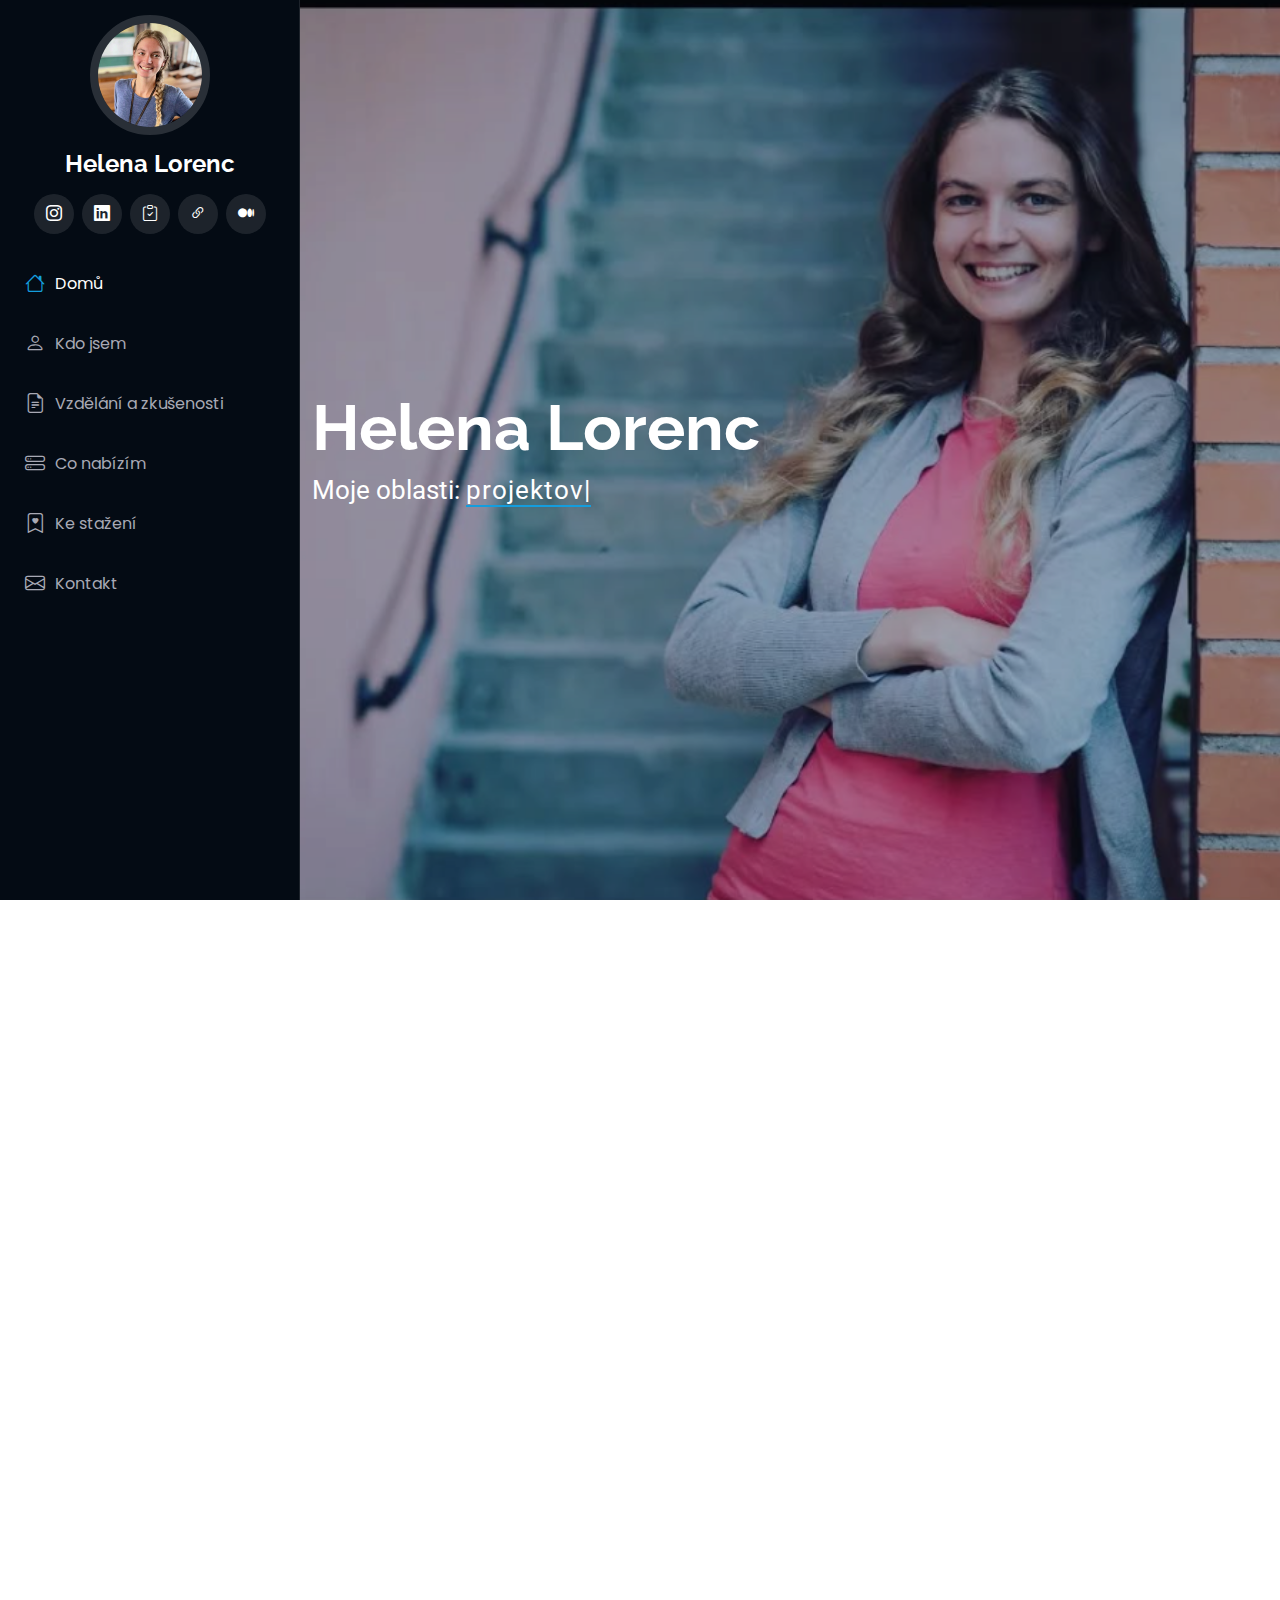
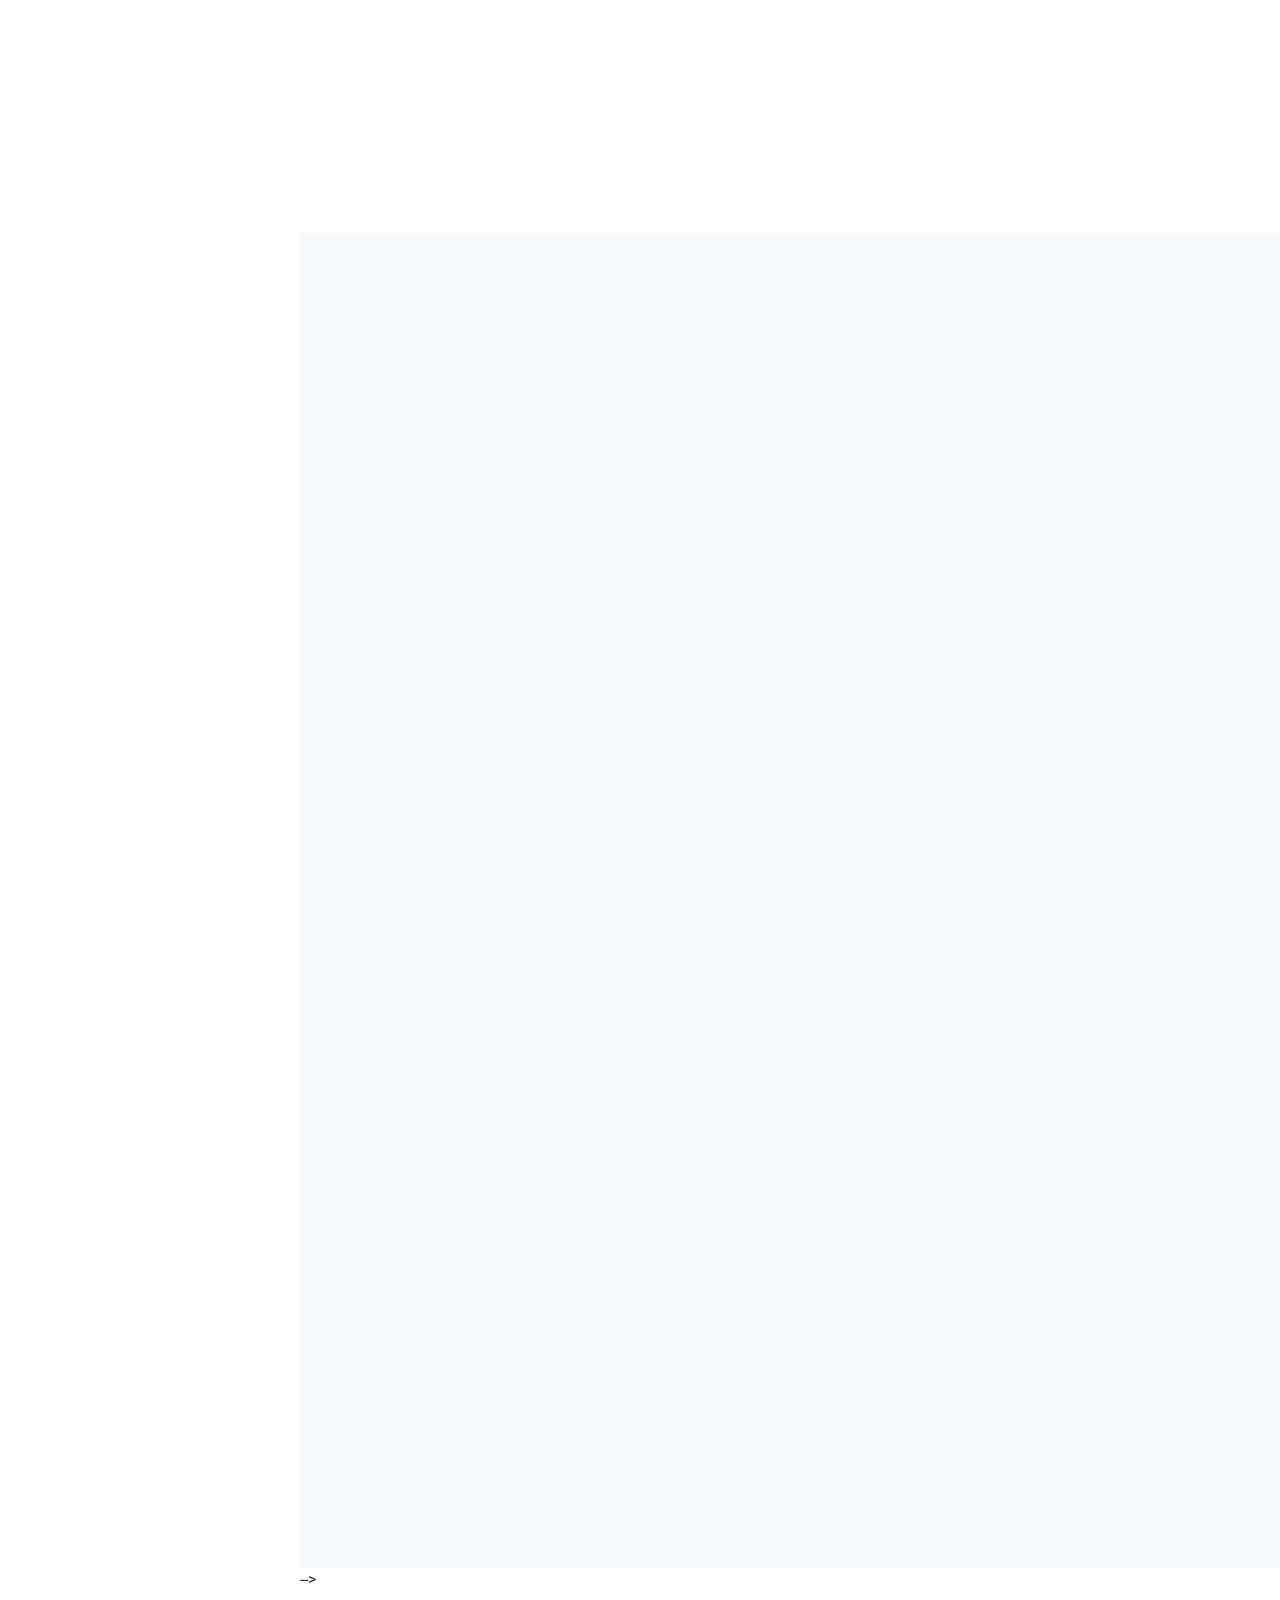
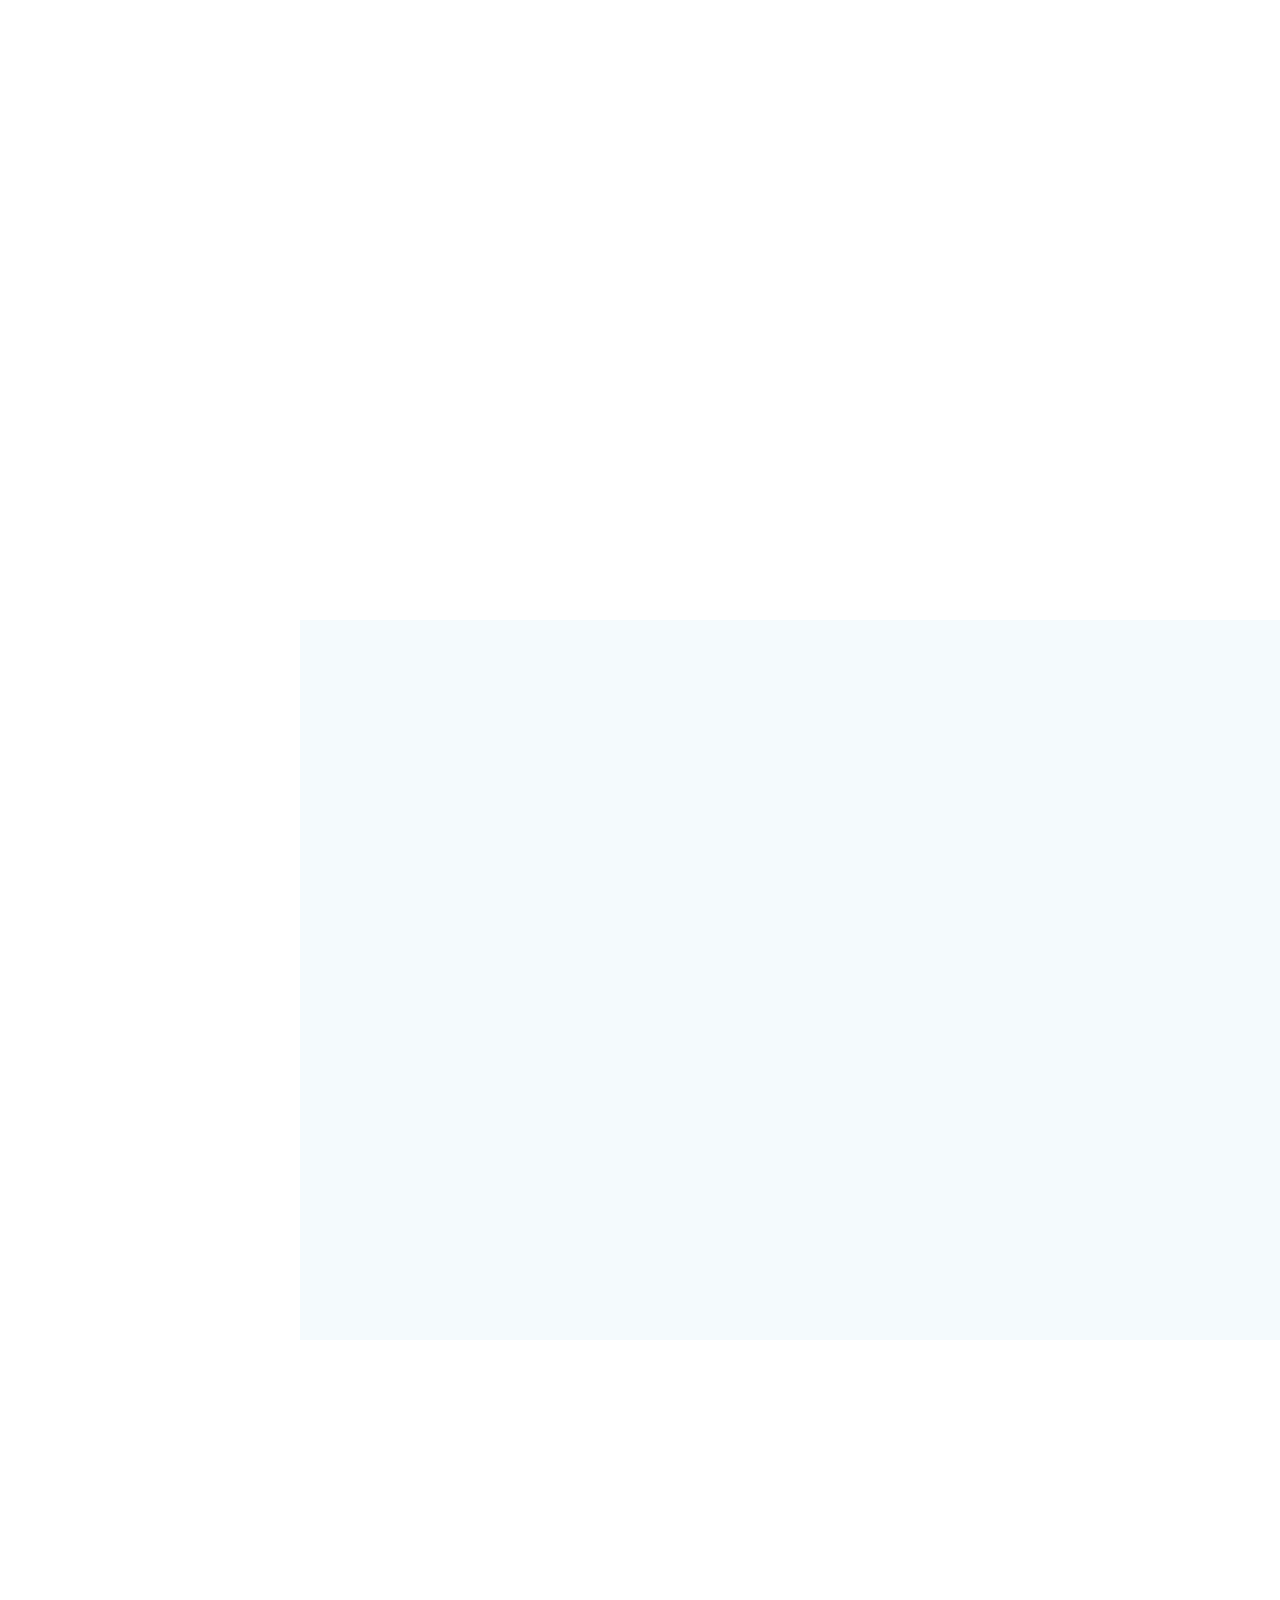
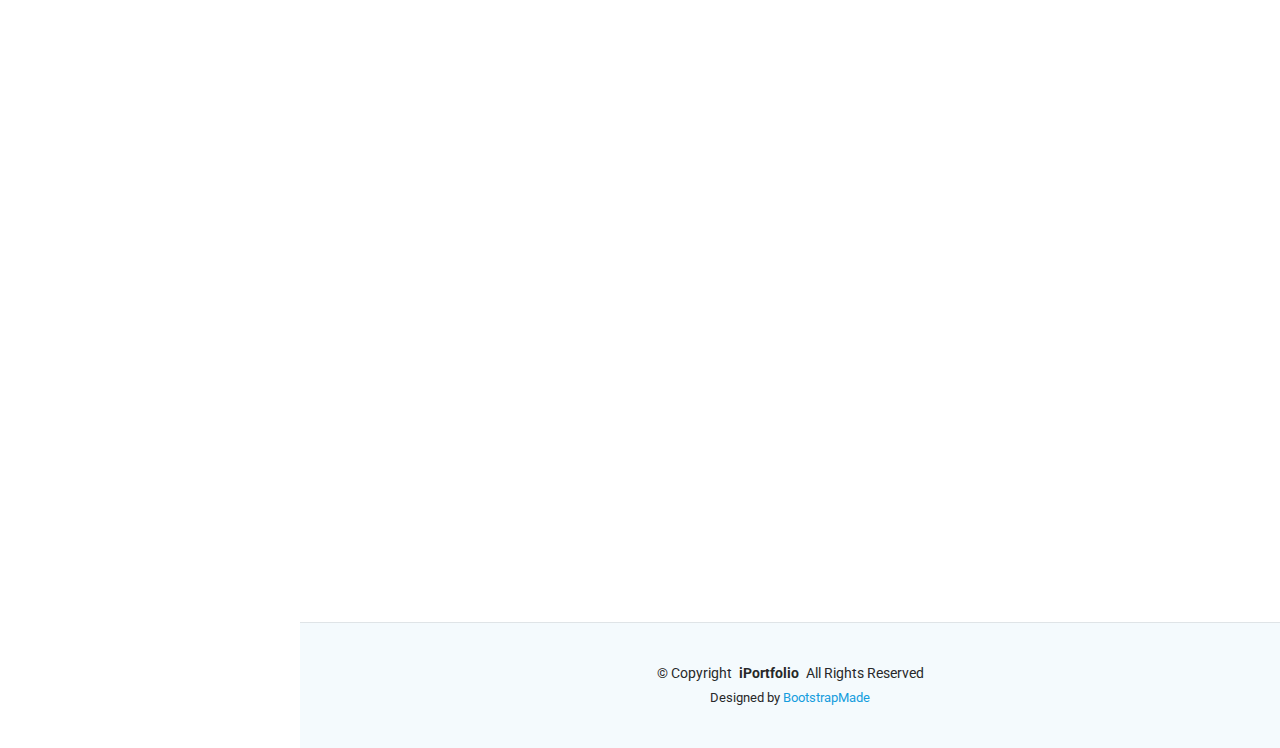
==== commit d33b7444: "Update index.html" ====
--- a/index.html
+++ b/index.html
@@ -238,7 +238,8 @@
 
     </section><!-- /Resume Section -->
 
-   <!--<!-- Portfolio Section -->
+   <!--
+	  <!-- Portfolio Section -->
     <section id="portfolio" class="portfolio section light-background">
 
       <!-- Section Title -->
@@ -411,7 +412,8 @@
 
       </div>
 
-    </section><!-- /Portfolio Section -->-->
+    </section><!-- /Portfolio Section -->
+	  -->
 
     <!-- Services Section -->
     <section id="services" class="services section">
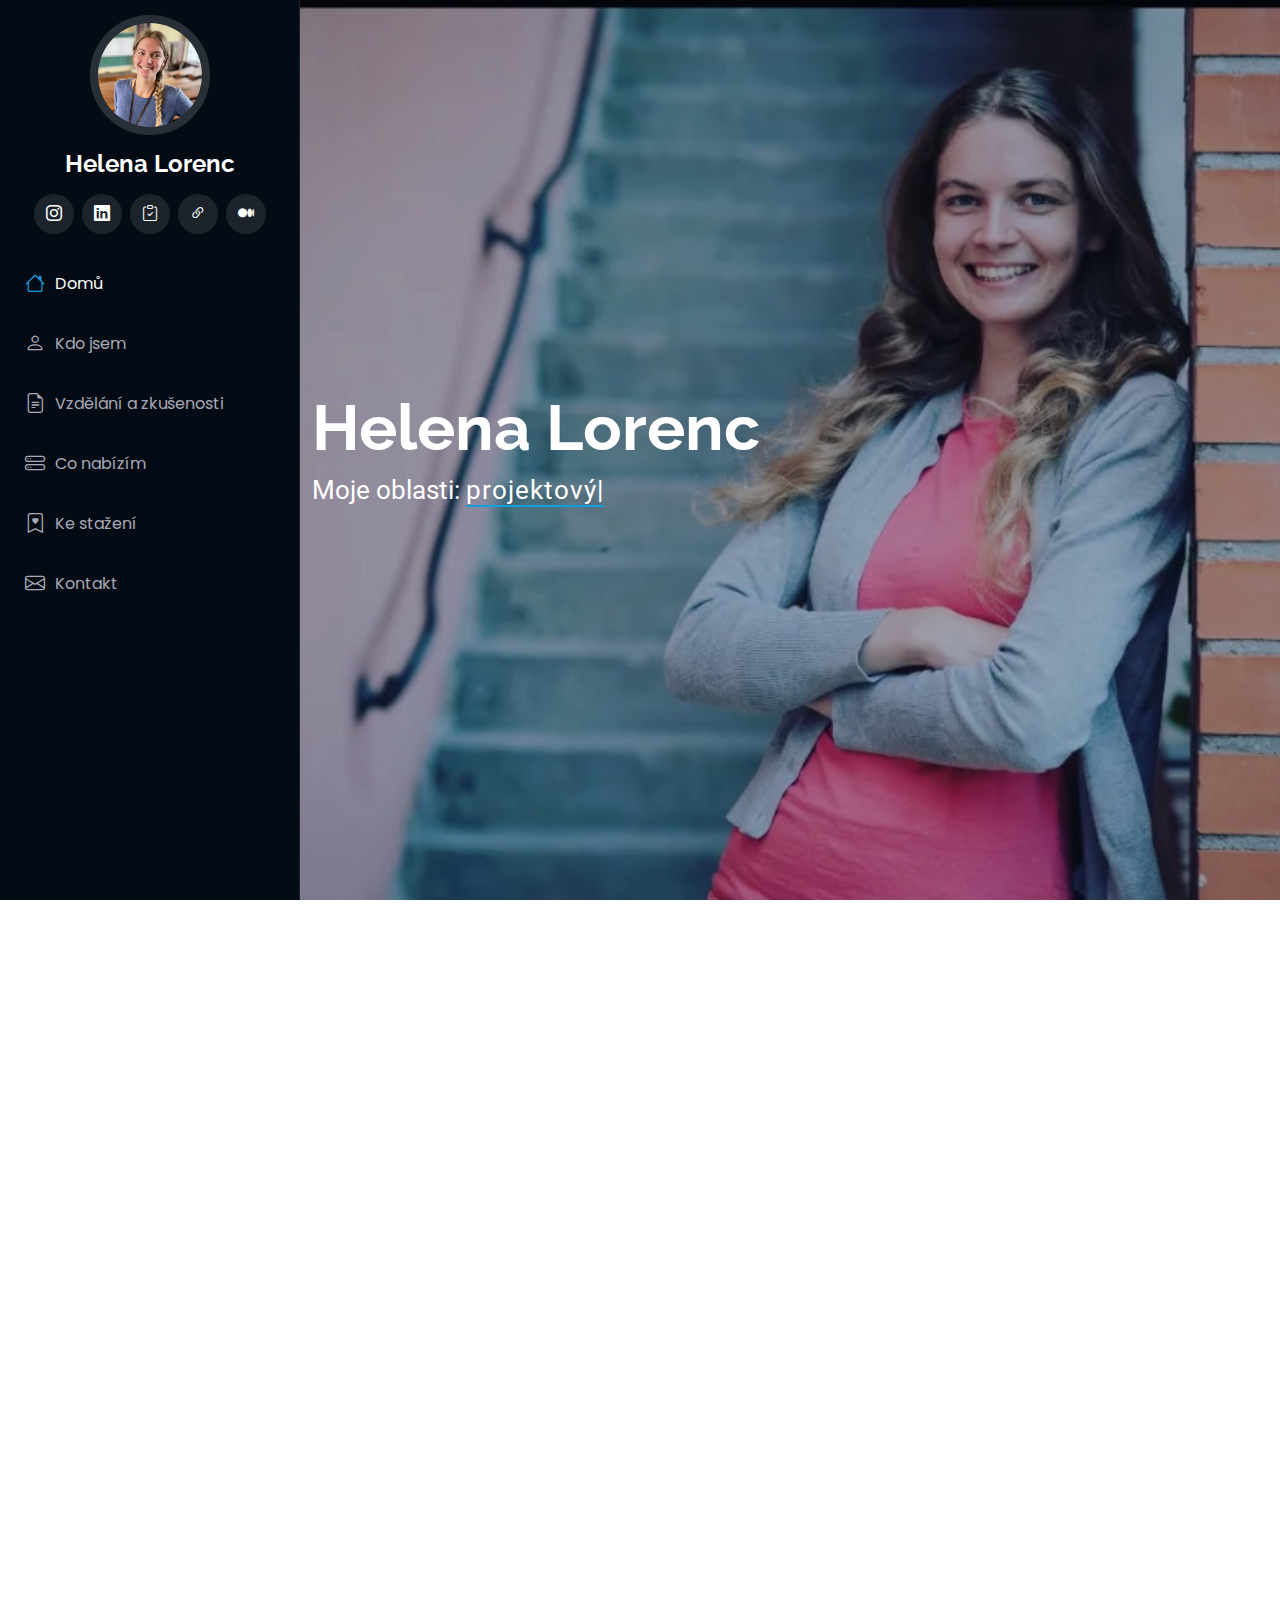
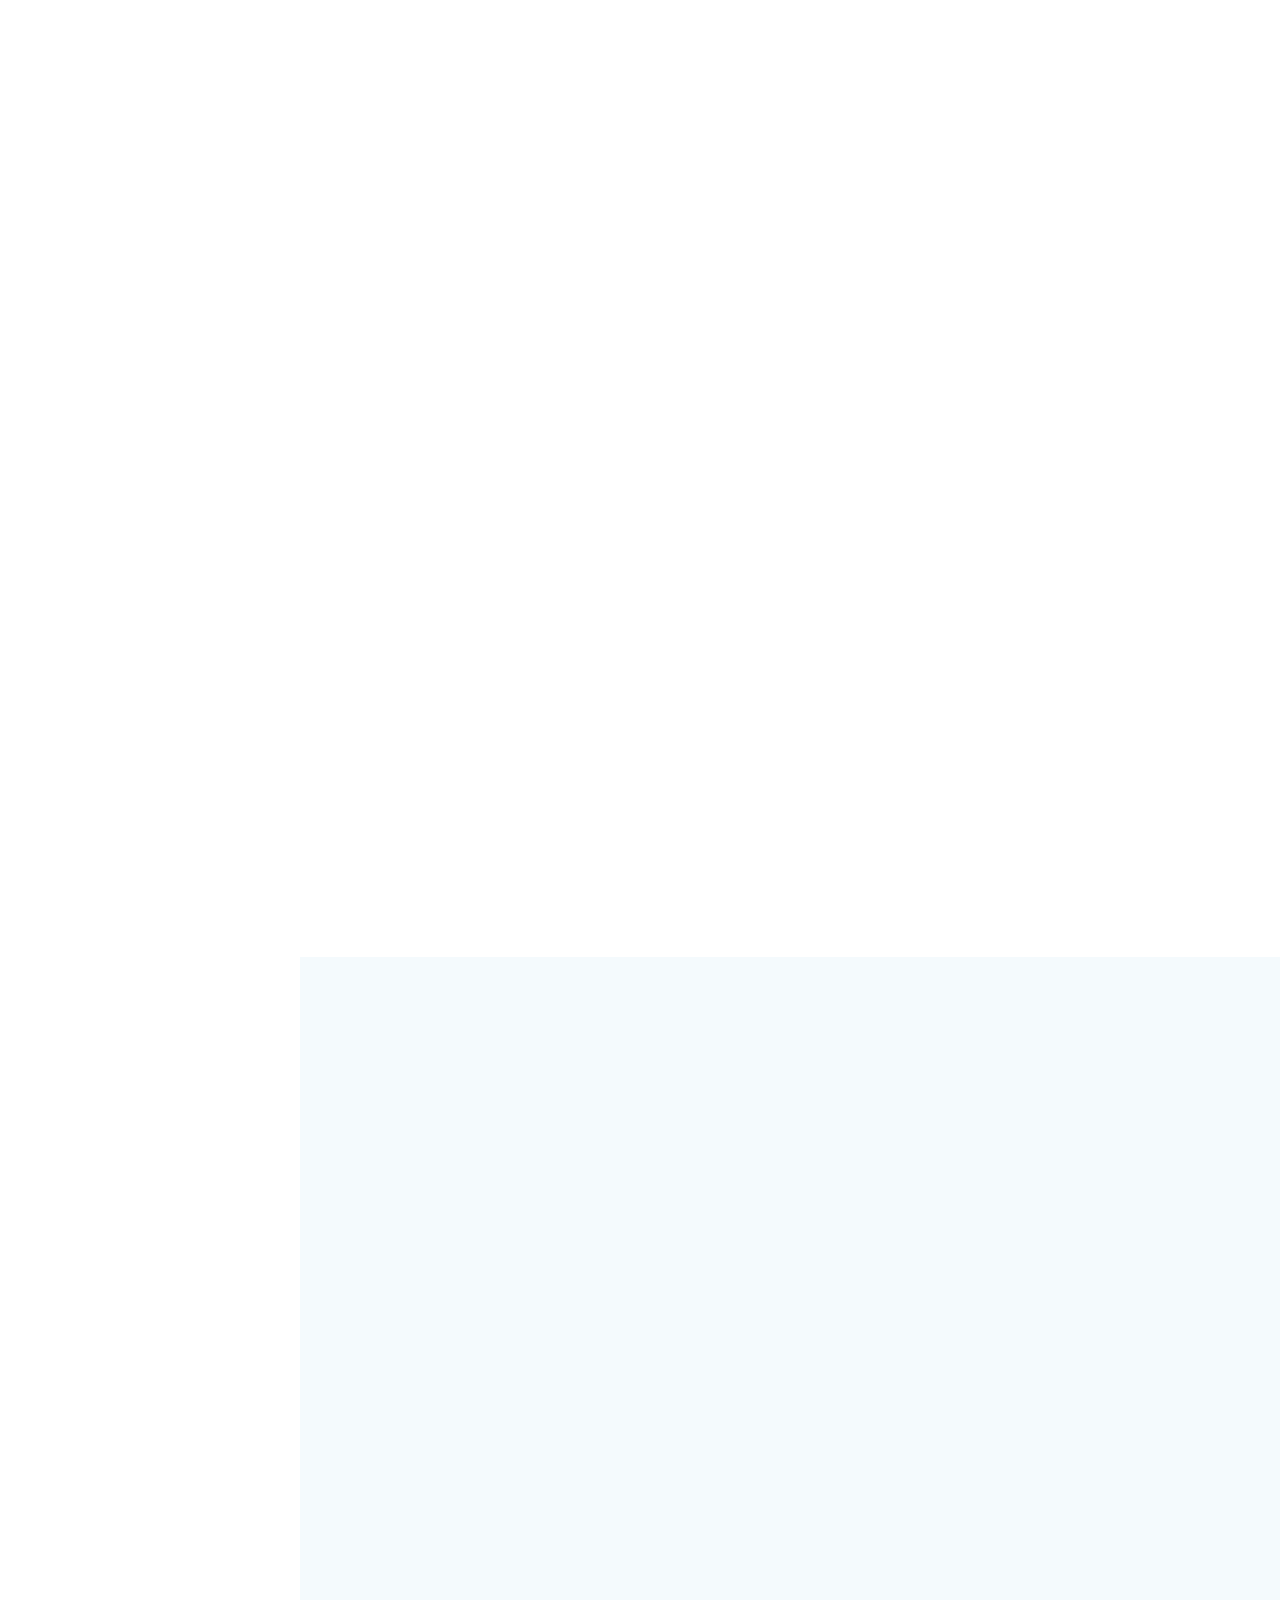
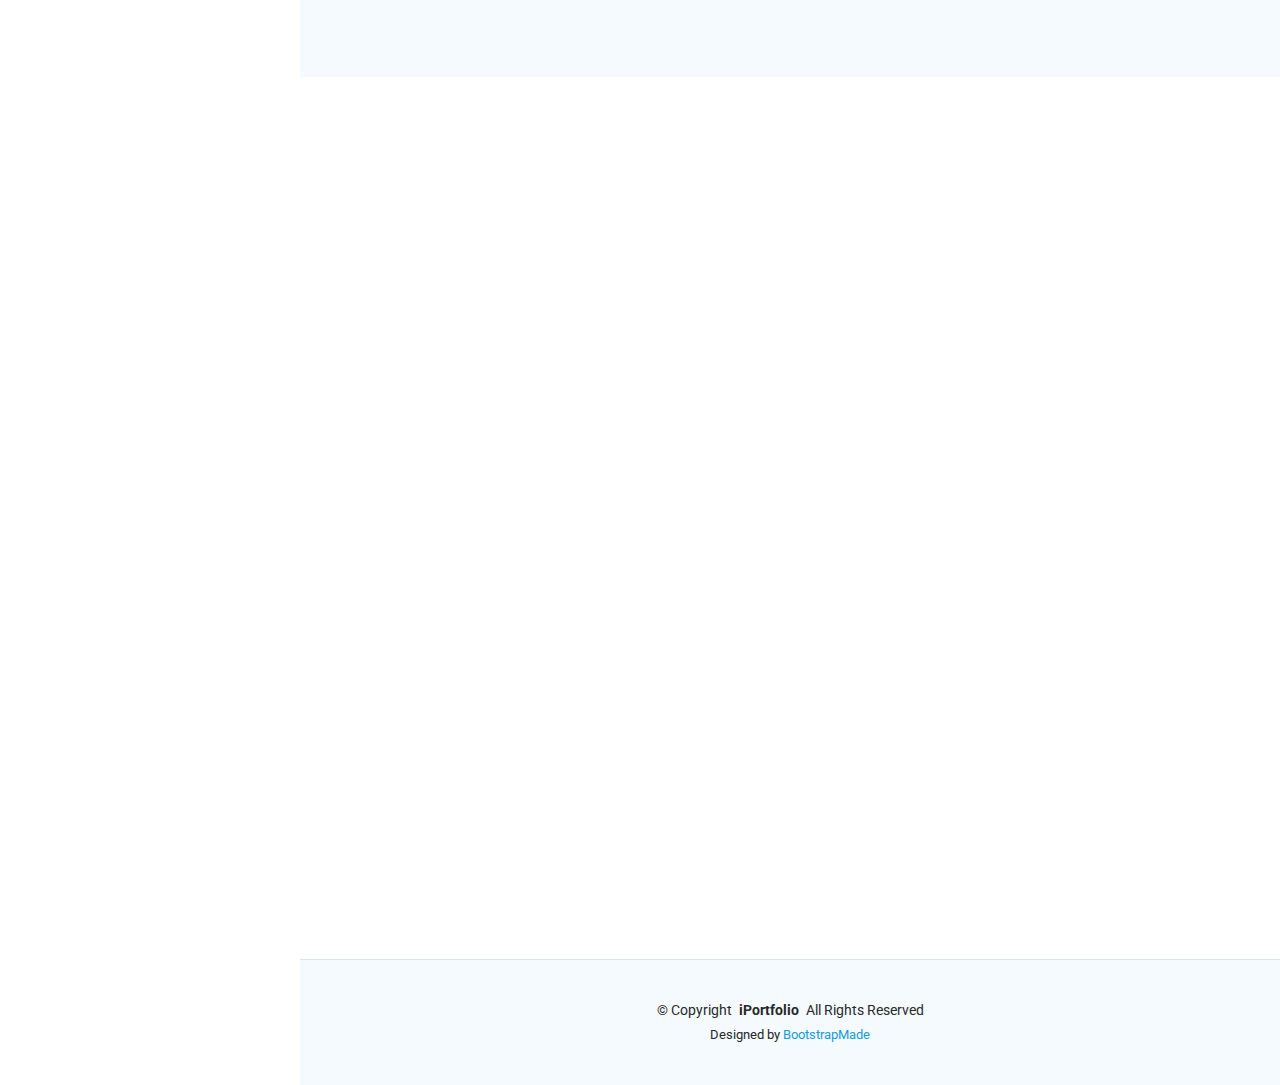
==== commit 2ef67399: "Update index.html" ====
--- a/index.html
+++ b/index.html
@@ -238,190 +238,13 @@
 
     </section><!-- /Resume Section -->
 
-   <!--
-	  <!-- Portfolio Section -->
-    <section id="portfolio" class="portfolio section light-background">
+    <!-- Services Section -->
+    <section id="services" class="services section">
 
       <!-- Section Title -->
       <div class="container section-title" data-aos="fade-up">
-        <h2>Portfolio</h2>
-        <p>Magnam dolores commodi suscipit. Necessitatibus eius consequatur ex aliquid fuga eum quidem. Sit sint consectetur velit. Quisquam quos quisquam cupiditate. Et nemo qui impedit suscipit alias ea. Quia fugiat sit in iste officiis commodi quidem hic quas.</p>
-      </div><!-- End Section Title -->
-
-      <div class="container">
-
-        <div class="isotope-layout" data-default-filter="*" data-layout="masonry" data-sort="original-order">
-
-          <ul class="portfolio-filters isotope-filters" data-aos="fade-up" data-aos-delay="100">
-            <li data-filter="*" class="filter-active">All</li>
-            <li data-filter=".filter-app">App</li>
-            <li data-filter=".filter-product">Product</li>
-            <li data-filter=".filter-branding">Branding</li>
-            <li data-filter=".filter-books">Books</li>
-          </ul><!-- End Portfolio Filters -->
-
-          <div class="row gy-4 isotope-container" data-aos="fade-up" data-aos-delay="200">
-
-            <div class="col-lg-4 col-md-6 portfolio-item isotope-item filter-app">
-              <div class="portfolio-content h-100">
-                <img src="assets/img/portfolio/app-1.jpg" class="img-fluid" alt="">
-                <div class="portfolio-info">
-                  <h4>App 1</h4>
-                  <p>Lorem ipsum, dolor sit amet consectetur</p>
-                  <a href="assets/img/portfolio/app-1.jpg" title="App 1" data-gallery="portfolio-gallery-app" class="glightbox preview-link"><i class="bi bi-zoom-in"></i></a>
-                  <a href="portfolio-details.html" title="More Details" class="details-link"><i class="bi bi-link-45deg"></i></a>
-                </div>
-              </div>
-            </div><!-- End Portfolio Item -->
-
-            <div class="col-lg-4 col-md-6 portfolio-item isotope-item filter-product">
-              <div class="portfolio-content h-100">
-                <img src="assets/img/portfolio/product-1.jpg" class="img-fluid" alt="">
-                <div class="portfolio-info">
-                  <h4>Product 1</h4>
-                  <p>Lorem ipsum, dolor sit amet consectetur</p>
-                  <a href="assets/img/portfolio/product-1.jpg" title="Product 1" data-gallery="portfolio-gallery-product" class="glightbox preview-link"><i class="bi bi-zoom-in"></i></a>
-                  <a href="portfolio-details.html" title="More Details" class="details-link"><i class="bi bi-link-45deg"></i></a>
-                </div>
-              </div>
-            </div><!-- End Portfolio Item -->
-
-            <div class="col-lg-4 col-md-6 portfolio-item isotope-item filter-branding">
-              <div class="portfolio-content h-100">
-                <img src="assets/img/portfolio/branding-1.jpg" class="img-fluid" alt="">
-                <div class="portfolio-info">
-                  <h4>Branding 1</h4>
-                  <p>Lorem ipsum, dolor sit amet consectetur</p>
-                  <a href="assets/img/portfolio/branding-1.jpg" title="Branding 1" data-gallery="portfolio-gallery-branding" class="glightbox preview-link"><i class="bi bi-zoom-in"></i></a>
-                  <a href="portfolio-details.html" title="More Details" class="details-link"><i class="bi bi-link-45deg"></i></a>
-                </div>
-              </div>
-            </div><!-- End Portfolio Item -->
-
-            <div class="col-lg-4 col-md-6 portfolio-item isotope-item filter-books">
-              <div class="portfolio-content h-100">
-                <img src="assets/img/portfolio/books-1.jpg" class="img-fluid" alt="">
-                <div class="portfolio-info">
-                  <h4>Books 1</h4>
-                  <p>Lorem ipsum, dolor sit amet consectetur</p>
-                  <a href="assets/img/portfolio/books-1.jpg" title="Branding 1" data-gallery="portfolio-gallery-book" class="glightbox preview-link"><i class="bi bi-zoom-in"></i></a>
-                  <a href="portfolio-details.html" title="More Details" class="details-link"><i class="bi bi-link-45deg"></i></a>
-                </div>
-              </div>
-            </div><!-- End Portfolio Item -->
-
-            <div class="col-lg-4 col-md-6 portfolio-item isotope-item filter-app">
-              <div class="portfolio-content h-100">
-                <img src="assets/img/portfolio/app-2.jpg" class="img-fluid" alt="">
-                <div class="portfolio-info">
-                  <h4>App 2</h4>
-                  <p>Lorem ipsum, dolor sit amet consectetur</p>
-                  <a href="assets/img/portfolio/app-2.jpg" title="App 2" data-gallery="portfolio-gallery-app" class="glightbox preview-link"><i class="bi bi-zoom-in"></i></a>
-                  <a href="portfolio-details.html" title="More Details" class="details-link"><i class="bi bi-link-45deg"></i></a>
-                </div>
-              </div>
-            </div><!-- End Portfolio Item -->
-
-            <div class="col-lg-4 col-md-6 portfolio-item isotope-item filter-product">
-              <div class="portfolio-content h-100">
-                <img src="assets/img/portfolio/product-2.jpg" class="img-fluid" alt="">
-                <div class="portfolio-info">
-                  <h4>Product 2</h4>
-                  <p>Lorem ipsum, dolor sit amet consectetur</p>
-                  <a href="assets/img/portfolio/product-2.jpg" title="Product 2" data-gallery="portfolio-gallery-product" class="glightbox preview-link"><i class="bi bi-zoom-in"></i></a>
-                  <a href="portfolio-details.html" title="More Details" class="details-link"><i class="bi bi-link-45deg"></i></a>
-                </div>
-              </div>
-            </div><!-- End Portfolio Item -->
-
-            <div class="col-lg-4 col-md-6 portfolio-item isotope-item filter-branding">
-              <div class="portfolio-content h-100">
-                <img src="assets/img/portfolio/branding-2.jpg" class="img-fluid" alt="">
-                <div class="portfolio-info">
-                  <h4>Branding 2</h4>
-                  <p>Lorem ipsum, dolor sit amet consectetur</p>
-                  <a href="assets/img/portfolio/branding-2.jpg" title="Branding 2" data-gallery="portfolio-gallery-branding" class="glightbox preview-link"><i class="bi bi-zoom-in"></i></a>
-                  <a href="portfolio-details.html" title="More Details" class="details-link"><i class="bi bi-link-45deg"></i></a>
-                </div>
-              </div>
-            </div><!-- End Portfolio Item -->
-
-            <div class="col-lg-4 col-md-6 portfolio-item isotope-item filter-books">
-              <div class="portfolio-content h-100">
-                <img src="assets/img/portfolio/books-2.jpg" class="img-fluid" alt="">
-                <div class="portfolio-info">
-                  <h4>Books 2</h4>
-                  <p>Lorem ipsum, dolor sit amet consectetur</p>
-                  <a href="assets/img/portfolio/books-2.jpg" title="Branding 2" data-gallery="portfolio-gallery-book" class="glightbox preview-link"><i class="bi bi-zoom-in"></i></a>
-                  <a href="portfolio-details.html" title="More Details" class="details-link"><i class="bi bi-link-45deg"></i></a>
-                </div>
-              </div>
-            </div><!-- End Portfolio Item -->
-
-            <div class="col-lg-4 col-md-6 portfolio-item isotope-item filter-app">
-              <div class="portfolio-content h-100">
-                <img src="assets/img/portfolio/app-3.jpg" class="img-fluid" alt="">
-                <div class="portfolio-info">
-                  <h4>App 3</h4>
-                  <p>Lorem ipsum, dolor sit amet consectetur</p>
-                  <a href="assets/img/portfolio/app-3.jpg" title="App 3" data-gallery="portfolio-gallery-app" class="glightbox preview-link"><i class="bi bi-zoom-in"></i></a>
-                  <a href="portfolio-details.html" title="More Details" class="details-link"><i class="bi bi-link-45deg"></i></a>
-                </div>
-              </div>
-            </div><!-- End Portfolio Item -->
-
-            <div class="col-lg-4 col-md-6 portfolio-item isotope-item filter-product">
-              <div class="portfolio-content h-100">
-                <img src="assets/img/portfolio/product-3.jpg" class="img-fluid" alt="">
-                <div class="portfolio-info">
-                  <h4>Product 3</h4>
-                  <p>Lorem ipsum, dolor sit amet consectetur</p>
-                  <a href="assets/img/portfolio/product-3.jpg" title="Product 3" data-gallery="portfolio-gallery-product" class="glightbox preview-link"><i class="bi bi-zoom-in"></i></a>
-                  <a href="portfolio-details.html" title="More Details" class="details-link"><i class="bi bi-link-45deg"></i></a>
-                </div>
-              </div>
-            </div><!-- End Portfolio Item -->
-
-            <div class="col-lg-4 col-md-6 portfolio-item isotope-item filter-branding">
-              <div class="portfolio-content h-100">
-                <img src="assets/img/portfolio/branding-3.jpg" class="img-fluid" alt="">
-                <div class="portfolio-info">
-                  <h4>Branding 3</h4>
-                  <p>Lorem ipsum, dolor sit amet consectetur</p>
-                  <a href="assets/img/portfolio/branding-3.jpg" title="Branding 2" data-gallery="portfolio-gallery-branding" class="glightbox preview-link"><i class="bi bi-zoom-in"></i></a>
-                  <a href="portfolio-details.html" title="More Details" class="details-link"><i class="bi bi-link-45deg"></i></a>
-                </div>
-              </div>
-            </div><!-- End Portfolio Item -->
-
-            <div class="col-lg-4 col-md-6 portfolio-item isotope-item filter-books">
-              <div class="portfolio-content h-100">
-                <img src="assets/img/portfolio/books-3.jpg" class="img-fluid" alt="">
-                <div class="portfolio-info">
-                  <h4>Books 3</h4>
-                  <p>Lorem ipsum, dolor sit amet consectetur</p>
-                  <a href="assets/img/portfolio/books-3.jpg" title="Branding 3" data-gallery="portfolio-gallery-book" class="glightbox preview-link"><i class="bi bi-zoom-in"></i></a>
-                  <a href="portfolio-details.html" title="More Details" class="details-link"><i class="bi bi-link-45deg"></i></a>
-                </div>
-              </div>
-            </div><!-- End Portfolio Item -->
-
-          </div><!-- End Portfolio Container -->
-
-        </div>
-
-      </div>
-
-    </section><!-- /Portfolio Section -->
-	  -->
-
-    <!-- Services Section -->
-    <section id="services" class="services section">
-
-      <!-- Section Title -->
-      <div class="container section-title" data-aos="fade-up">
-        <h2>Services</h2>
-        <p>Magnam dolores commodi suscipit. Necessitatibus eius consequatur ex aliquid fuga eum quidem. Sit sint consectetur velit. Quisquam quos quisquam cupiditate. Et nemo qui impedit suscipit alias ea. Quia fugiat sit in iste officiis commodi quidem hic quas.</p>
+        <h2>Co nabízím</h2>
+        <p>Nabízím poradenství v oblasti kariérového poradenství, lektorování kurzů i volnou kapacitu pro práci na projektech.</p>
       </div><!-- End Section Title -->
 
       <div class="container">
@@ -431,8 +254,8 @@
           <div class="col-lg-4 col-md-6 service-item d-flex" data-aos="fade-up" data-aos-delay="100">
             <div class="icon flex-shrink-0"><i class="bi bi-briefcase"></i></div>
             <div>
-              <h4 class="title"><a href="service-details.html" class="stretched-link">Lorem Ipsum</a></h4>
-              <p class="description">Voluptatum deleniti atque corrupti quos dolores et quas molestias excepturi sint occaecati cupiditate non provident</p>
+              <h4 class="title"><a href="service-details.html" class="stretched-link">Kariérové konzultace</a></h4>
+              <p class="description">Primárně pro studenty středních a vysokých škol poskytuje kariérové konzultace od psaní životopisu, přes přípravu na pracovní pohovor až po hledání mimoškolních aktivit. Orientuji se také v příležitostech pro studenty skrze Erasmus+ a další programy. Také se věnuji tématu budování osobní značky.</p>
             </div>
           </div>
           <!-- End Service Item -->
@@ -440,40 +263,24 @@
           <div class="col-lg-4 col-md-6 service-item d-flex" data-aos="fade-up" data-aos-delay="200">
             <div class="icon flex-shrink-0"><i class="bi bi-card-checklist"></i></div>
             <div>
-              <h4 class="title"><a href="service-details.html" class="stretched-link">Dolor Sitema</a></h4>
-              <p class="description">Minim veniam, quis nostrud exercitation ullamco laboris nisi ut aliquip ex ea commodo consequat tarad limino ata</p>
-            </div>
-          </div><!-- End Service Item -->
-
-          <div class="col-lg-4 col-md-6 service-item d-flex" data-aos="fade-up" data-aos-delay="300">
-            <div class="icon flex-shrink-0"><i class="bi bi-bar-chart"></i></div>
-            <div>
-              <h4 class="title"><a href="service-details.html" class="stretched-link">Sed ut perspiciatis</a></h4>
-              <p class="description">Duis aute irure dolor in reprehenderit in voluptate velit esse cillum dolore eu fugiat nulla pariatur</p>
-            </div>
-          </div><!-- End Service Item -->
-
-          <div class="col-lg-4 col-md-6 service-item d-flex" data-aos="fade-up" data-aos-delay="400">
-            <div class="icon flex-shrink-0"><i class="bi bi-binoculars"></i></div>
-            <div>
-              <h4 class="title"><a href="service-details.html" class="stretched-link">Magni Dolores</a></h4>
-              <p class="description">Excepteur sint occaecat cupidatat non proident, sunt in culpa qui officia deserunt mollit anim id est laborum</p>
+              <h4 class="title"><a href="service-details.html" class="stretched-link">Lektorování</a></h4>
+              <p class="description">Lektoruji a vytvářím workshopy na témata jako osobní značka, mimoškolní aktivity, projektové řízení a týmové role, v oblasti zážitkové pedagogiky a neformálního vzdělávání.</p>
             </div>
           </div><!-- End Service Item -->
 
           <div class="col-lg-4 col-md-6 service-item d-flex" data-aos="fade-up" data-aos-delay="500">
             <div class="icon flex-shrink-0"><i class="bi bi-brightness-high"></i></div>
             <div>
-              <h4 class="title"><a href="service-details.html" class="stretched-link">Nemo Enim</a></h4>
-              <p class="description">At vero eos et accusamus et iusto odio dignissimos ducimus qui blanditiis praesentium voluptatum deleniti atque</p>
+              <h4 class="title"><a href="service-details.html" class="stretched-link">Projektový management</a></h4>
+              <p class="description">Hledáte člena do vašeho projektového týmu? Mám zkušenosti s psaním a implementací projektů skrze Erasmus+ a MPSV. Dále vás ráda podpořím při zpracování kvalitativních nebo kvantitativních dat.</p>
             </div>
           </div><!-- End Service Item -->
 
           <div class="col-lg-4 col-md-6 service-item d-flex" data-aos="fade-up" data-aos-delay="600">
             <div class="icon flex-shrink-0"><i class="bi bi-calendar4-week"></i></div>
             <div>
-              <h4 class="title"><a href="service-details.html" class="stretched-link">Eiusmod Tempor</a></h4>
-              <p class="description">Et harum quidem rerum facilis est et expedita distinctio. Nam libero tempore, cum soluta nobis est eligendi</p>
+              <h4 class="title"><a href="service-details.html" class="stretched-link">Organizace akcí</a></h4>
+              <p class="description">Baví mě organizování akce. Mám zkušenosti s organizací - od workshopů, konferencí až po Veletrh pracovních příležitostí.</p>
             </div>
           </div><!-- End Service Item -->
 
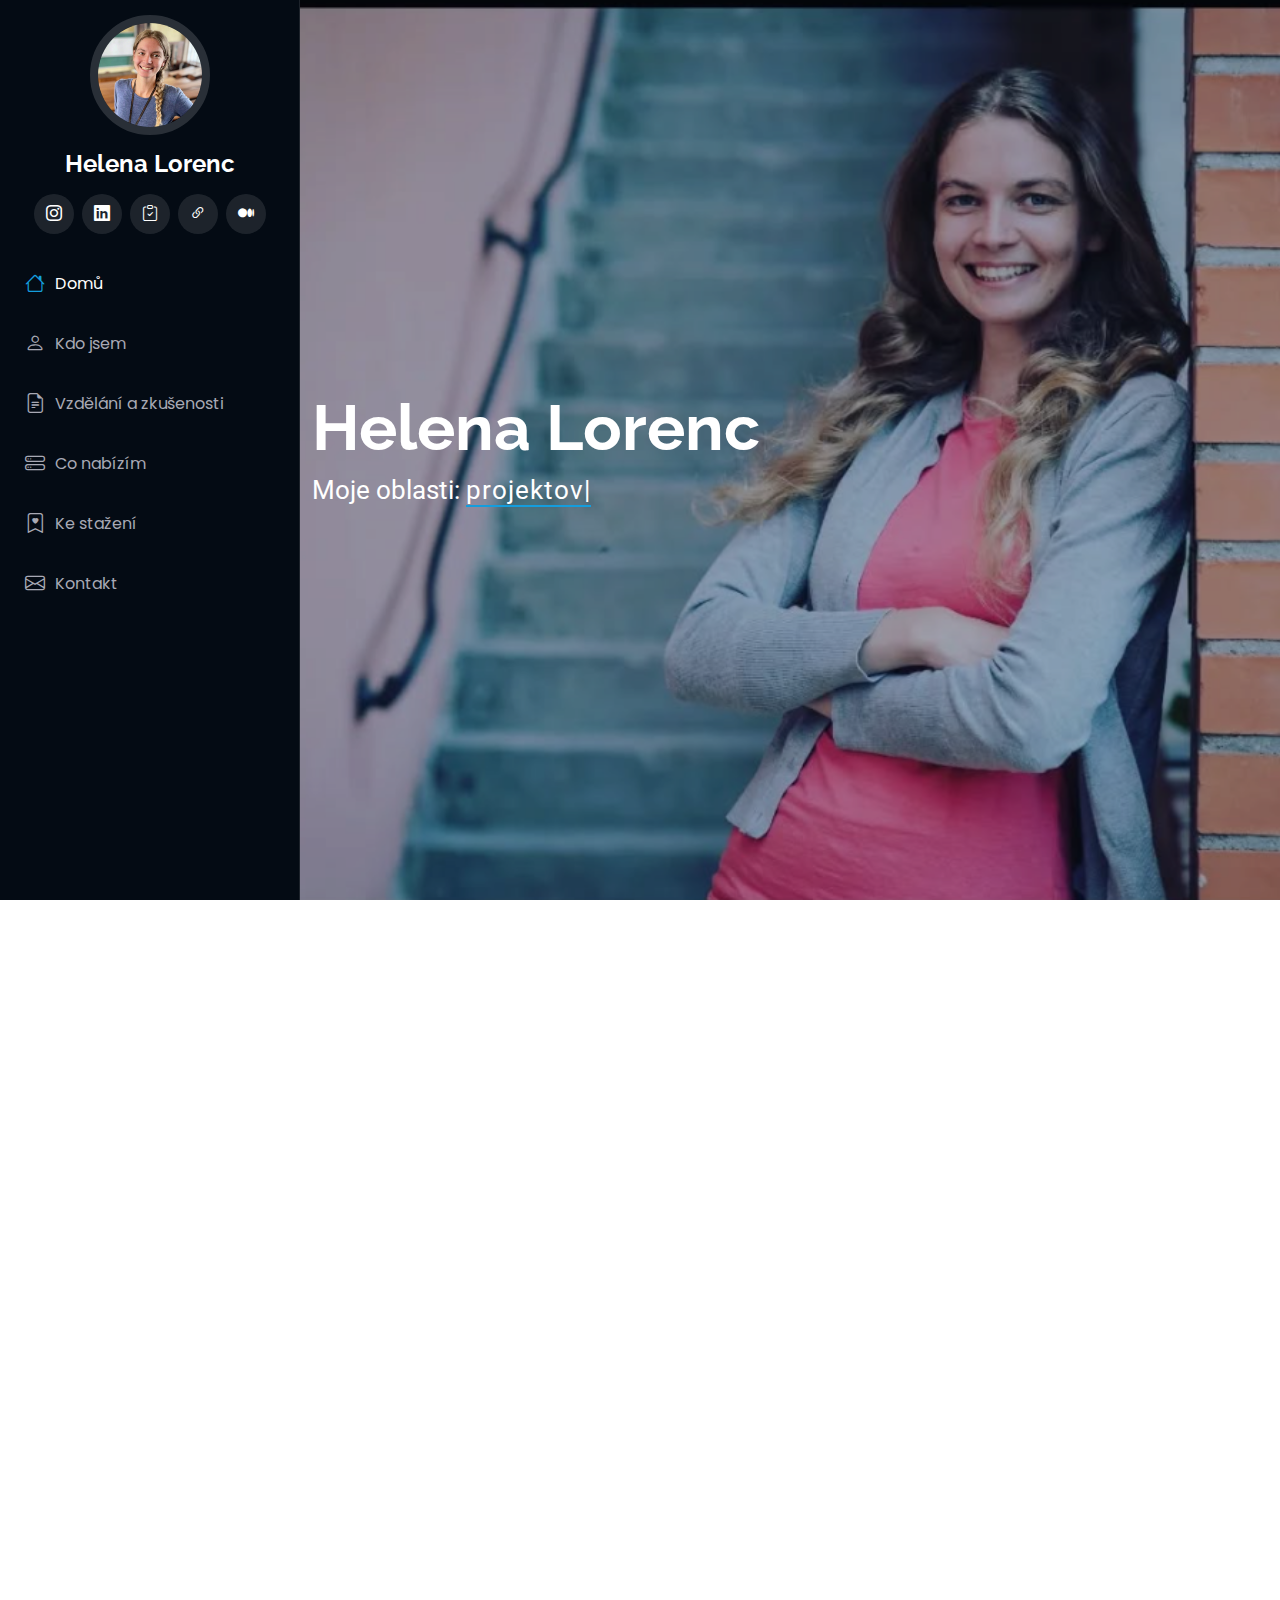
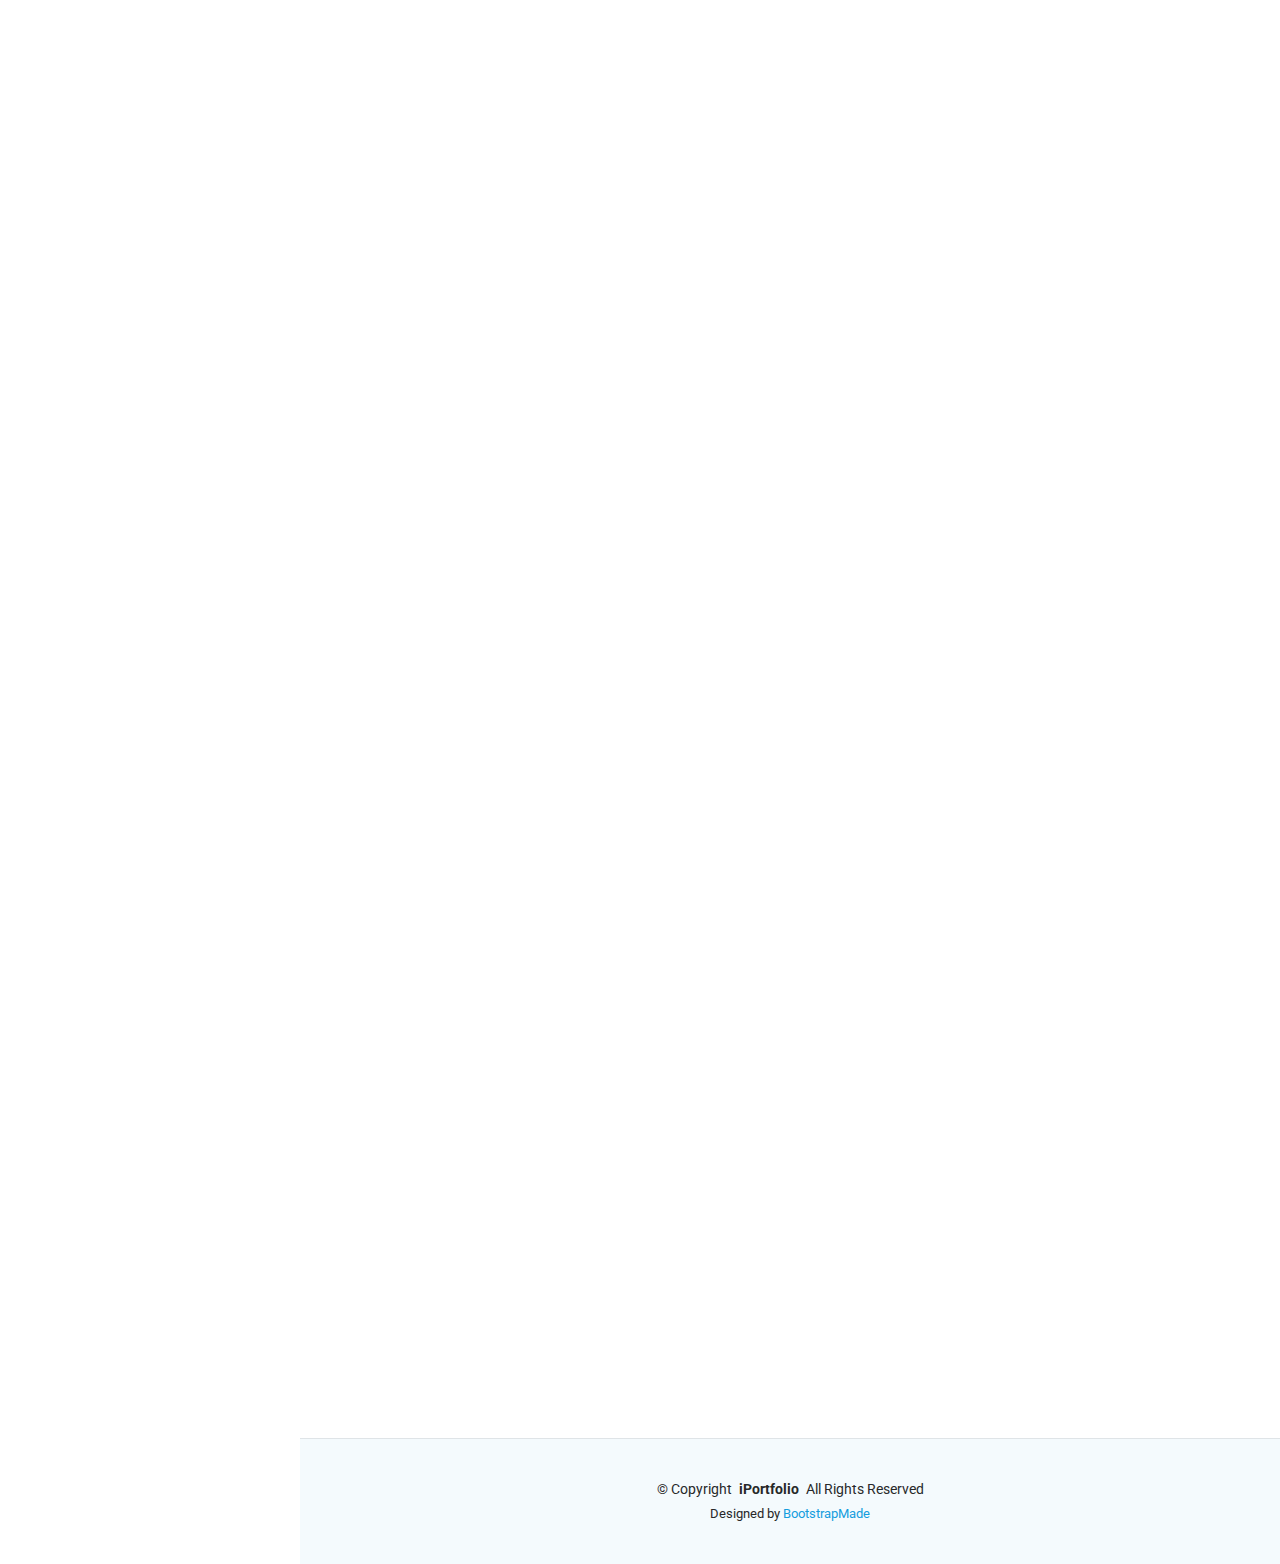
==== commit 226e0f94: "Update index.html" ====
--- a/index.html
+++ b/index.html
@@ -92,7 +92,8 @@
       <!-- Section Title -->
       <div class="container section-title" data-aos="fade-up">
         <h2>Kdo jsem</h2>
-        <p>Věnuji se neformálnímu vzdělávání, lektoruji, vytvářím kurzy, organizuji akce, studuji psychologii a jsem zakladatelkou Buď aktivní -  největší databáze mimoškolních aktivit pro žáky a studenty v České republice. Mluvím anglicky, učím se nizozemsky. Mám zkušenosti se správou webu a sociálních sítí i tvorbou newsletteru.</div><!-- End Section Title -->
+        <p>Věnuji se neformálnímu vzdělávání, lektoruji, vytvářím kurzy, organizuji akce, studuji psychologii a jsem zakladatelkou Buď aktivní -  největší databáze mimoškolních aktivit pro žáky a studenty v České republice. Mluvím anglicky, učím se nizozemsky. Mám zkušenosti se správou webu a sociálních sítí i tvorbou newsletteru.
+      Spolupracuji s organizacemi jako je Mezinárodní cena Vévody z Edinburghu nebo Člověk v tísni.</div><!-- End Section Title -->
 
       <div class="container" data-aos="fade-up" data-aos-delay="100">
 
@@ -290,198 +291,39 @@
 
     </section><!-- /Services Section -->
 
-    <!-- Testimonials Section -->
-    <section id="testimonials" class="testimonials section light-background">
+    <!-- Contact Section -->
+    <section id="contact" class="contact section">
 
       <!-- Section Title -->
       <div class="container section-title" data-aos="fade-up">
-        <h2>Testimonials</h2>
-        <p>Necessitatibus eius consequatur ex aliquid fuga eum quidem sint consectetur velit</p>
+        <h2>Kontakt</h2>
+        <p>Níže najdete kontaktní údaje. Neváhejte se mi ozvat.</p>
       </div><!-- End Section Title -->
 
       <div class="container" data-aos="fade-up" data-aos-delay="100">
 
-        <div class="swiper init-swiper">
-          <script type="application/json" class="swiper-config">
-            {
-              "loop": true,
-              "speed": 600,
-              "autoplay": {
-                "delay": 5000
-              },
-              "slidesPerView": "auto",
-              "pagination": {
-                "el": ".swiper-pagination",
-                "type": "bullets",
-                "clickable": true
-              },
-              "breakpoints": {
-                "320": {
-                  "slidesPerView": 1,
-                  "spaceBetween": 40
-                },
-                "1200": {
-                  "slidesPerView": 3,
-                  "spaceBetween": 1
-                }
-              }
-            }
-          </script>
-          <div class="swiper-wrapper">
-
-            <div class="swiper-slide">
-              <div class="testimonial-item">
-                <p>
-                  <i class="bi bi-quote quote-icon-left"></i>
-                  <span>Proin iaculis purus consequat sem cure digni ssim donec porttitora entum suscipit rhoncus. Accusantium quam, ultricies eget id, aliquam eget nibh et. Maecen aliquam, risus at semper.</span>
-                  <i class="bi bi-quote quote-icon-right"></i>
-                </p>
-                <img src="assets/img/testimonials/testimonials-1.jpg" class="testimonial-img" alt="">
-                <h3>Saul Goodman</h3>
-                <h4>Ceo &amp; Founder</h4>
-              </div>
-            </div><!-- End testimonial item -->
-
-            <div class="swiper-slide">
-              <div class="testimonial-item">
-                <p>
-                  <i class="bi bi-quote quote-icon-left"></i>
-                  <span>Export tempor illum tamen malis malis eram quae irure esse labore quem cillum quid malis quorum velit fore eram velit sunt aliqua noster fugiat irure amet legam anim culpa.</span>
-                  <i class="bi bi-quote quote-icon-right"></i>
-                </p>
-                <img src="assets/img/testimonials/testimonials-2.jpg" class="testimonial-img" alt="">
-                <h3>Sara Wilsson</h3>
-                <h4>Designer</h4>
-              </div>
-            </div><!-- End testimonial item -->
-
-            <div class="swiper-slide">
-              <div class="testimonial-item">
-                <p>
-                  <i class="bi bi-quote quote-icon-left"></i>
-                  <span>Enim nisi quem export duis labore cillum quae magna enim sint quorum nulla quem veniam duis minim tempor labore quem eram duis noster aute amet eram fore quis sint minim.</span>
-                  <i class="bi bi-quote quote-icon-right"></i>
-                </p>
-                <img src="assets/img/testimonials/testimonials-3.jpg" class="testimonial-img" alt="">
-                <h3>Jena Karlis</h3>
-                <h4>Store Owner</h4>
-              </div>
-            </div><!-- End testimonial item -->
-
-            <div class="swiper-slide">
-              <div class="testimonial-item">
-                <p>
-                  <i class="bi bi-quote quote-icon-left"></i>
-                  <span>Fugiat enim eram quae cillum dolore dolor amet nulla culpa multos export minim fugiat dolor enim duis veniam ipsum anim magna sunt elit fore quem dolore labore illum veniam.</span>
-                  <i class="bi bi-quote quote-icon-right"></i>
-                </p>
-                <img src="assets/img/testimonials/testimonials-4.jpg" class="testimonial-img" alt="">
-                <h3>Matt Brandon</h3>
-                <h4>Freelancer</h4>
-              </div>
-            </div><!-- End testimonial item -->
-
-            <div class="swiper-slide">
-              <div class="testimonial-item">
-                <p>
-                  <i class="bi bi-quote quote-icon-left"></i>
-                  <span>Quis quorum aliqua sint quem legam fore sunt eram irure aliqua veniam tempor noster veniam sunt culpa nulla illum cillum fugiat legam esse veniam culpa fore nisi cillum quid.</span>
-                  <i class="bi bi-quote quote-icon-right"></i>
-                </p>
-                <img src="assets/img/testimonials/testimonials-5.jpg" class="testimonial-img" alt="">
-                <h3>John Larson</h3>
-                <h4>Entrepreneur</h4>
-              </div>
-            </div><!-- End testimonial item -->
-
-          </div>
-          <div class="swiper-pagination"></div>
-        </div>
-
-      </div>
-
-    </section><!-- /Testimonials Section -->
-
-    <!-- Contact Section -->
-    <section id="contact" class="contact section">
-
-      <!-- Section Title -->
-      <div class="container section-title" data-aos="fade-up">
-        <h2>Contact</h2>
-        <p>Necessitatibus eius consequatur ex aliquid fuga eum quidem sint consectetur velit</p>
-      </div><!-- End Section Title -->
-
-      <div class="container" data-aos="fade-up" data-aos-delay="100">
-
         <div class="row gy-4">
 
           <div class="col-lg-5">
-
-            <div class="info-wrap">
-              <div class="info-item d-flex" data-aos="fade-up" data-aos-delay="200">
-                <i class="bi bi-geo-alt flex-shrink-0"></i>
-                <div>
-                  <h3>Address</h3>
-                  <p>A108 Adam Street, New York, NY 535022</p>
-                </div>
-              </div><!-- End Info Item -->
 
               <div class="info-item d-flex" data-aos="fade-up" data-aos-delay="300">
                 <i class="bi bi-telephone flex-shrink-0"></i>
                 <div>
-                  <h3>Call Us</h3>
-                  <p>+1 5589 55488 55</p>
+                  <h3>Telefon</h3>
+                  <p>723 652 645</p>
                 </div>
               </div><!-- End Info Item -->
 
               <div class="info-item d-flex" data-aos="fade-up" data-aos-delay="400">
                 <i class="bi bi-envelope flex-shrink-0"></i>
                 <div>
-                  <h3>Email Us</h3>
-                  <p>info@example.com</p>
+                  <h3>Email</h3>
+                  <p>helena.lorenc@seznam.cz</p>
                 </div>
               </div><!-- End Info Item -->
 
-              <iframe src="https://www.google.com/maps/embed?pb=!1m14!1m8!1m3!1d48389.78314118045!2d-74.006138!3d40.710059!3m2!1i1024!2i768!4f13.1!3m3!1m2!1s0x89c25a22a3bda30d%3A0xb89d1fe6bc499443!2sDowntown%20Conference%20Center!5e0!3m2!1sen!2sus!4v1676961268712!5m2!1sen!2sus" frameborder="0" style="border:0; width: 100%; height: 270px;" allowfullscreen="" loading="lazy" referrerpolicy="no-referrer-when-downgrade"></iframe>
-            </div>
-          </div>
-
-          <div class="col-lg-7">
-            <form action="forms/contact.php" method="post" class="php-email-form" data-aos="fade-up" data-aos-delay="200">
-              <div class="row gy-4">
-
-                <div class="col-md-6">
-                  <label for="name-field" class="pb-2">Your Name</label>
-                  <input type="text" name="name" id="name-field" class="form-control" required="">
-                </div>
-
-                <div class="col-md-6">
-                  <label for="email-field" class="pb-2">Your Email</label>
-                  <input type="email" class="form-control" name="email" id="email-field" required="">
-                </div>
-
-                <div class="col-md-12">
-                  <label for="subject-field" class="pb-2">Subject</label>
-                  <input type="text" class="form-control" name="subject" id="subject-field" required="">
-                </div>
-
-                <div class="col-md-12">
-                  <label for="message-field" class="pb-2">Message</label>
-                  <textarea class="form-control" name="message" rows="10" id="message-field" required=""></textarea>
-                </div>
-
-                <div class="col-md-12 text-center">
-                  <div class="loading">Loading</div>
-                  <div class="error-message"></div>
-                  <div class="sent-message">Your message has been sent. Thank you!</div>
-
-                  <button type="submit">Send Message</button>
-                </div>
-
-              </div>
-            </form>
-          </div><!-- End Contact Form -->
-
+            </div>
+          </div>
         </div>
 
       </div>
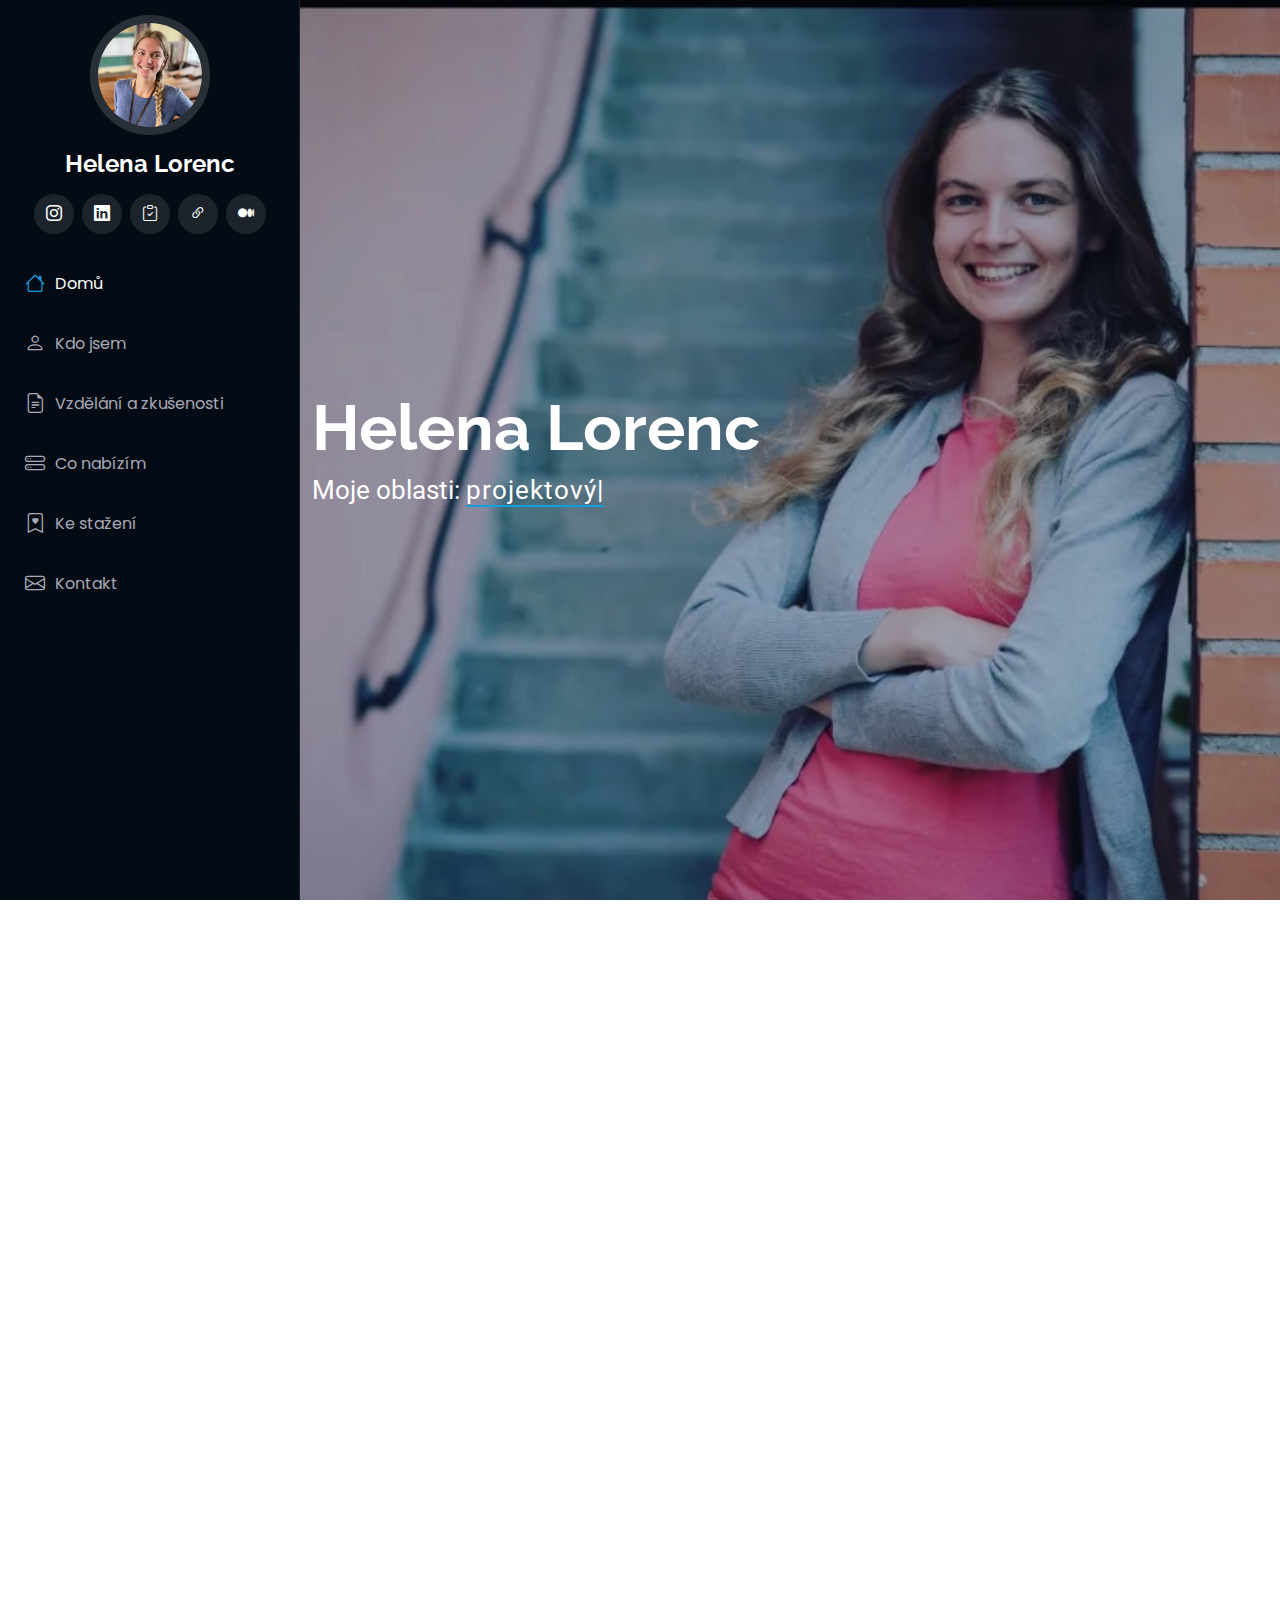
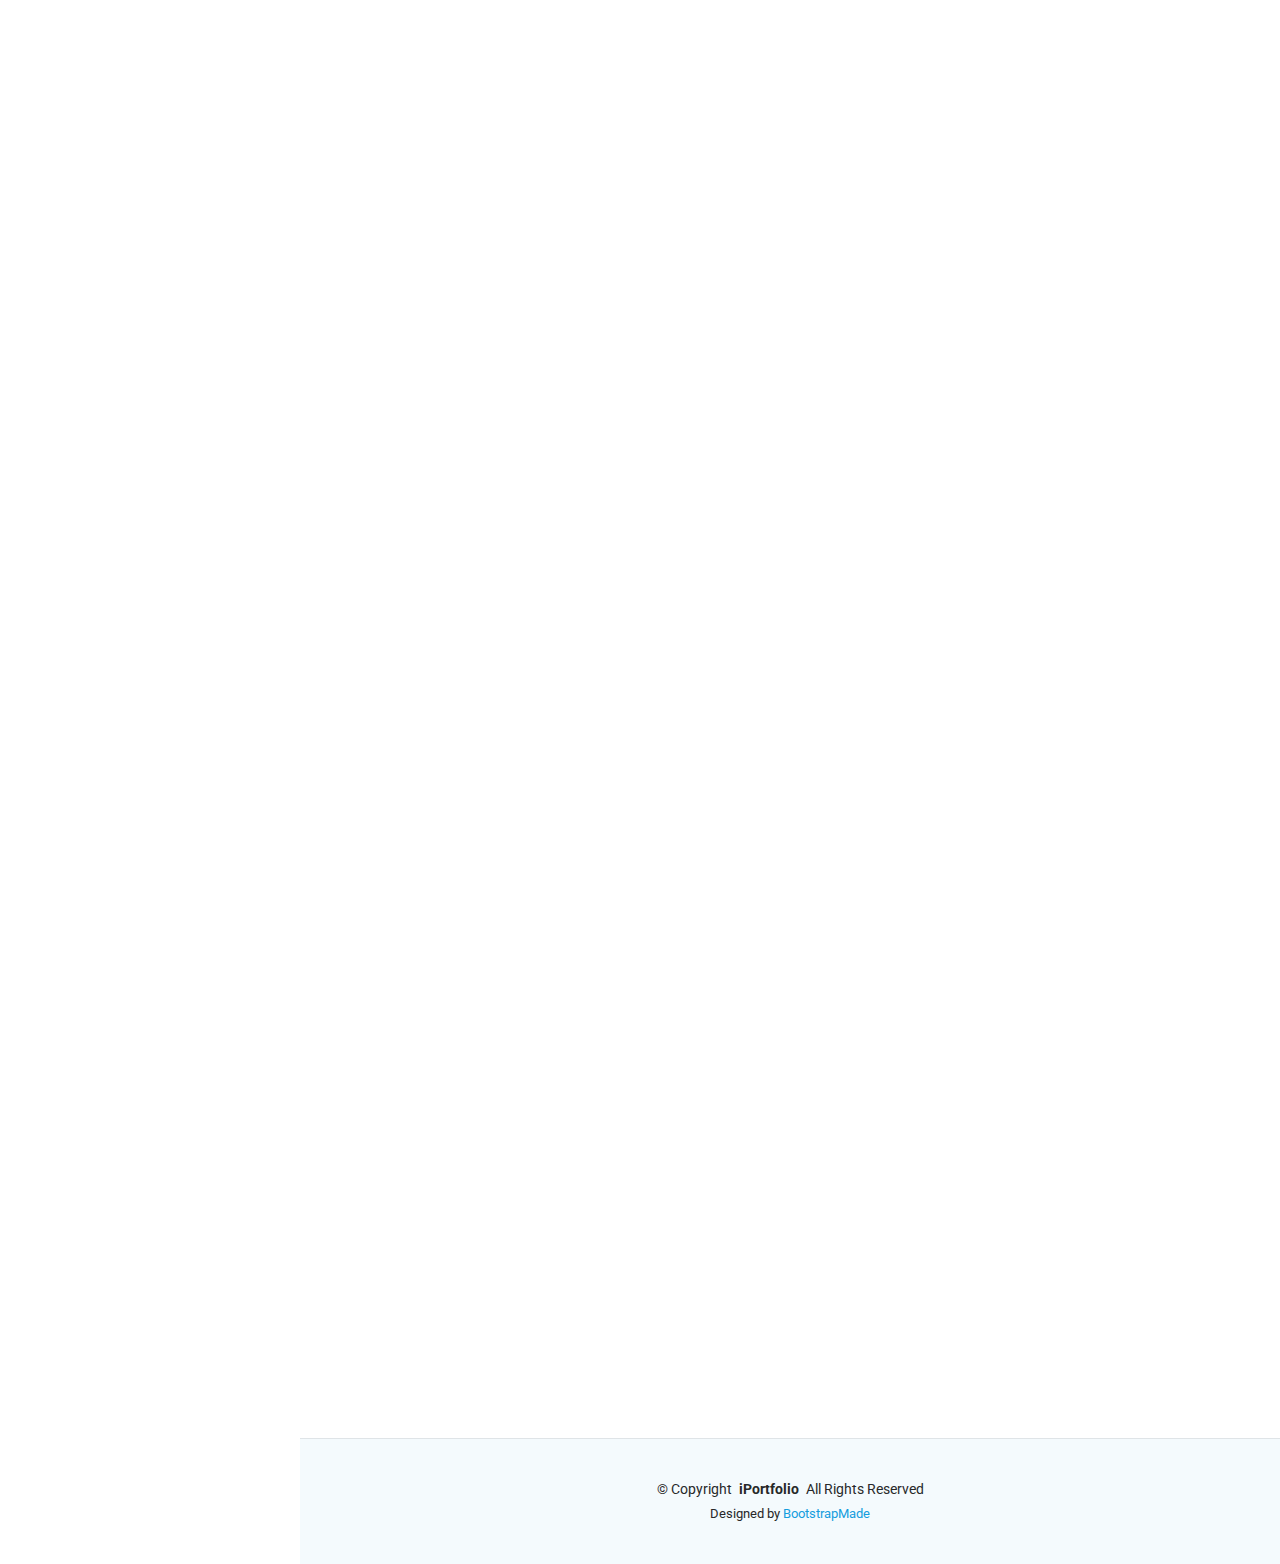
==== commit 9f6e2010: "Update index.html" ====
--- a/index.html
+++ b/index.html
@@ -297,7 +297,7 @@
       <!-- Section Title -->
       <div class="container section-title" data-aos="fade-up">
         <h2>Kontakt</h2>
-        <p>Níže najdete kontaktní údaje. Neváhejte se mi ozvat.</p>
+        <p>Níže najdete mé kontaktní údaje. Neváhejte se mi ozvat.</p>
       </div><!-- End Section Title -->
 
       <div class="container" data-aos="fade-up" data-aos-delay="100">
@@ -325,8 +325,6 @@
             </div>
           </div>
         </div>
-
-      </div>
 
     </section><!-- /Contact Section -->
 
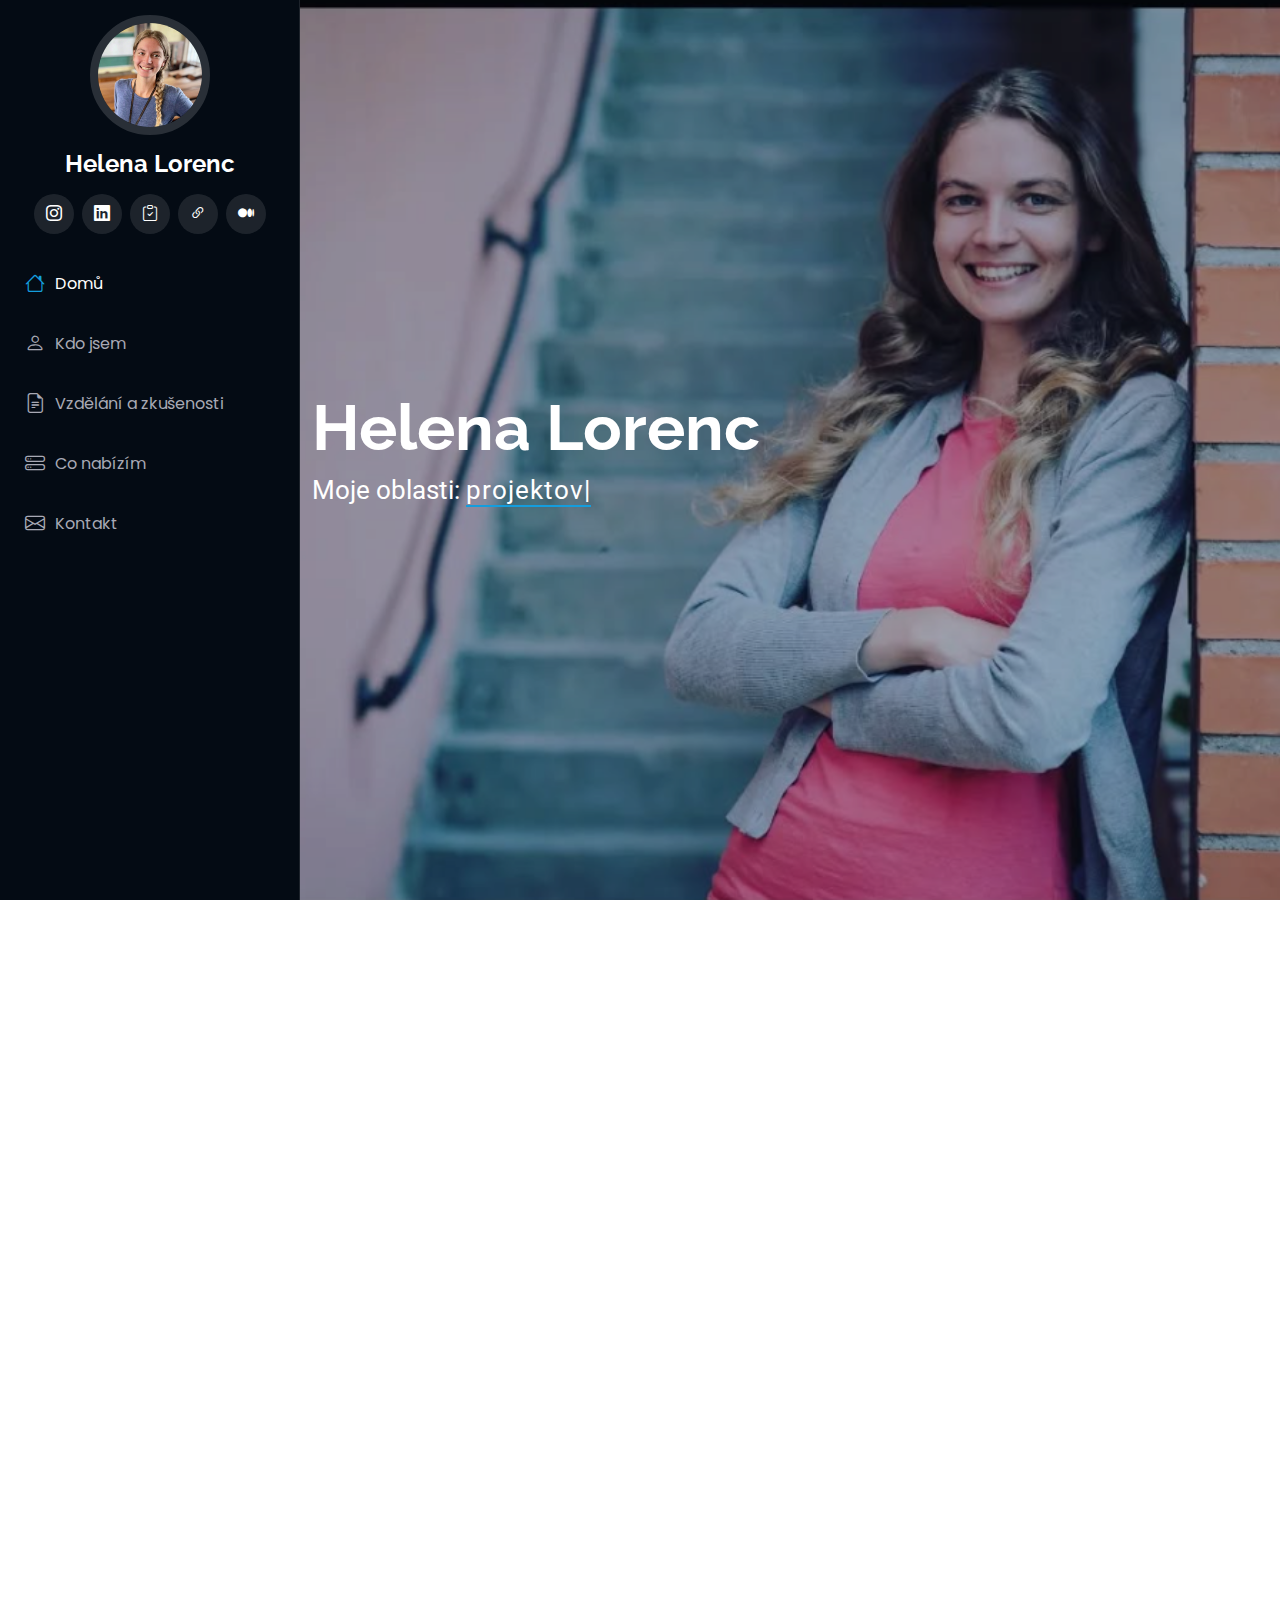
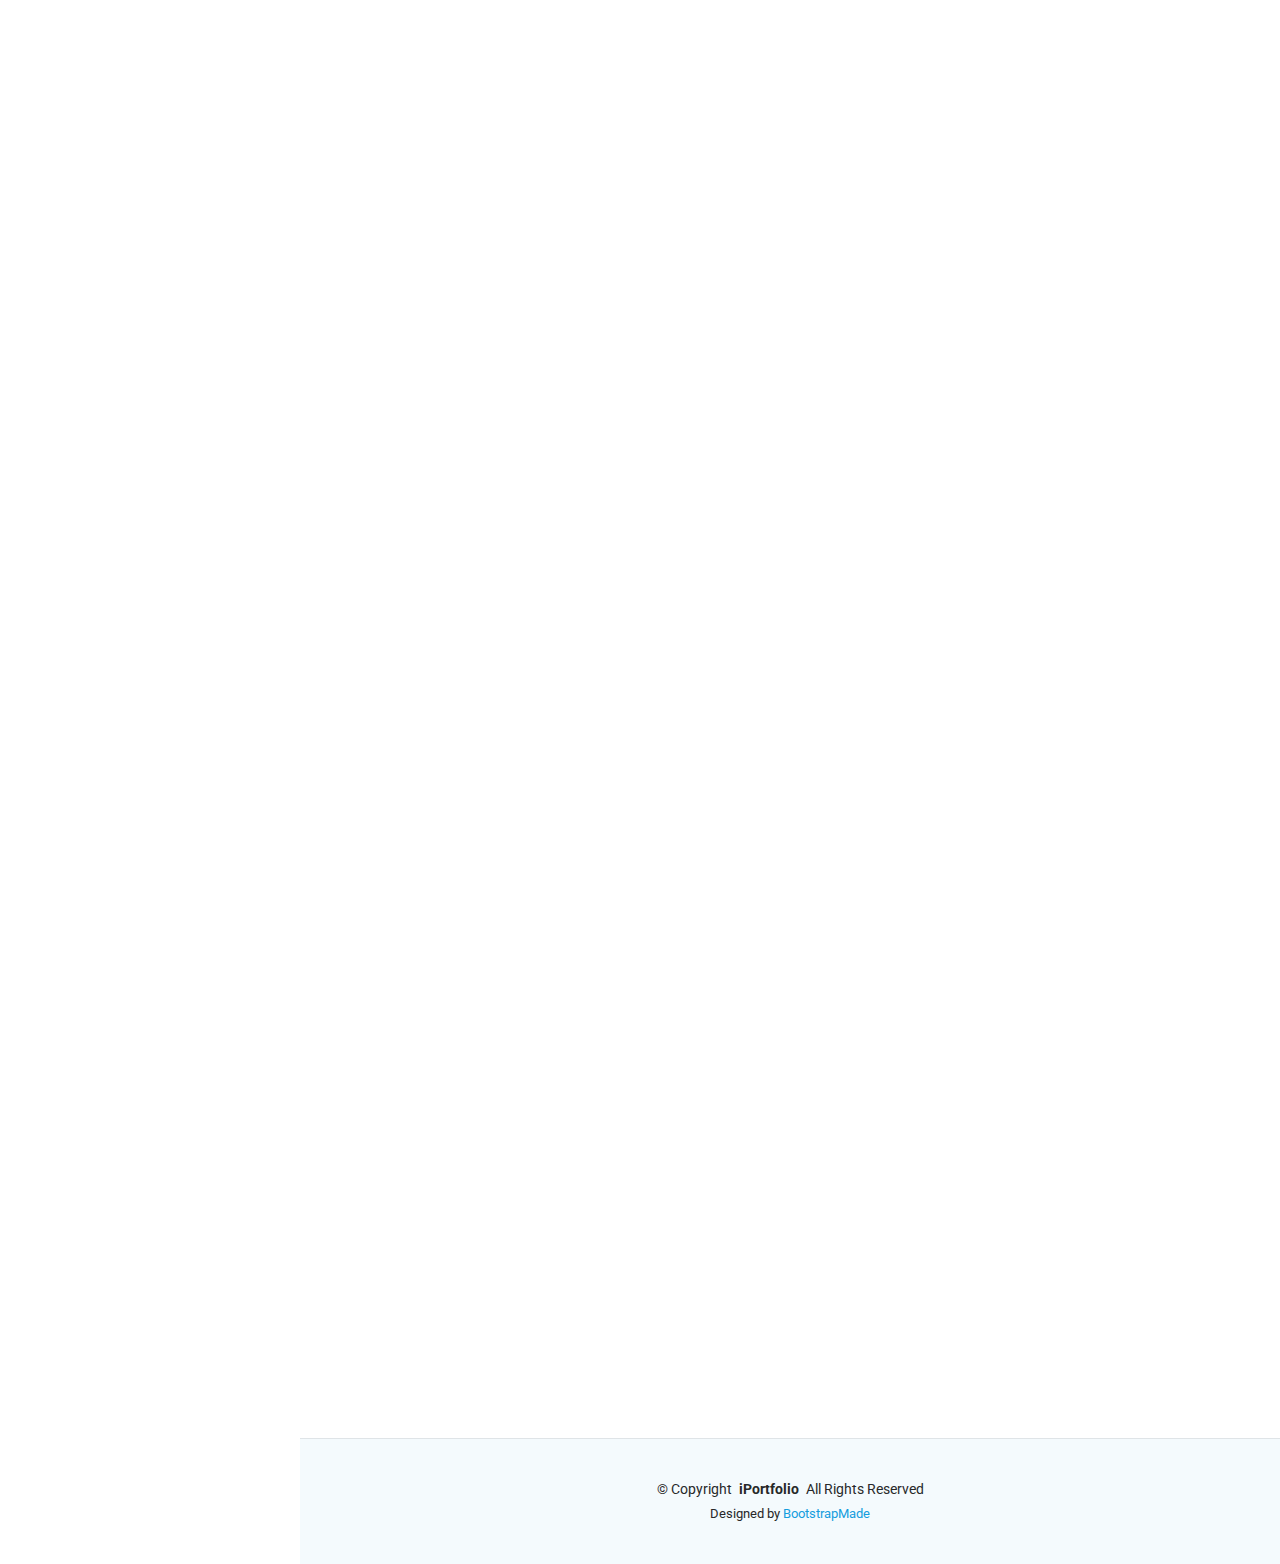
==== commit 9e991050: "Update index.html" ====
--- a/index.html
+++ b/index.html
@@ -65,7 +65,6 @@
         <li><a href="#about"><i class="bi bi-person navicon"></i> Kdo jsem</a></li>
         <li><a href="#resume"><i class="bi bi-file-earmark-text navicon"></i> Vzdělání a zkušenosti</a></li>
         <li><a href="#services"><i class="bi bi-hdd-stack navicon"></i> Co nabízím</a></li>
-	<li><a href="#downloads"><i class="bi bi-bookmark-heart navicon"></i> Ke stažení</a></li>
         <li><a href="#contact"><i class="bi bi-envelope navicon"></i> Kontakt</a></li>
       </ul>
     </nav>
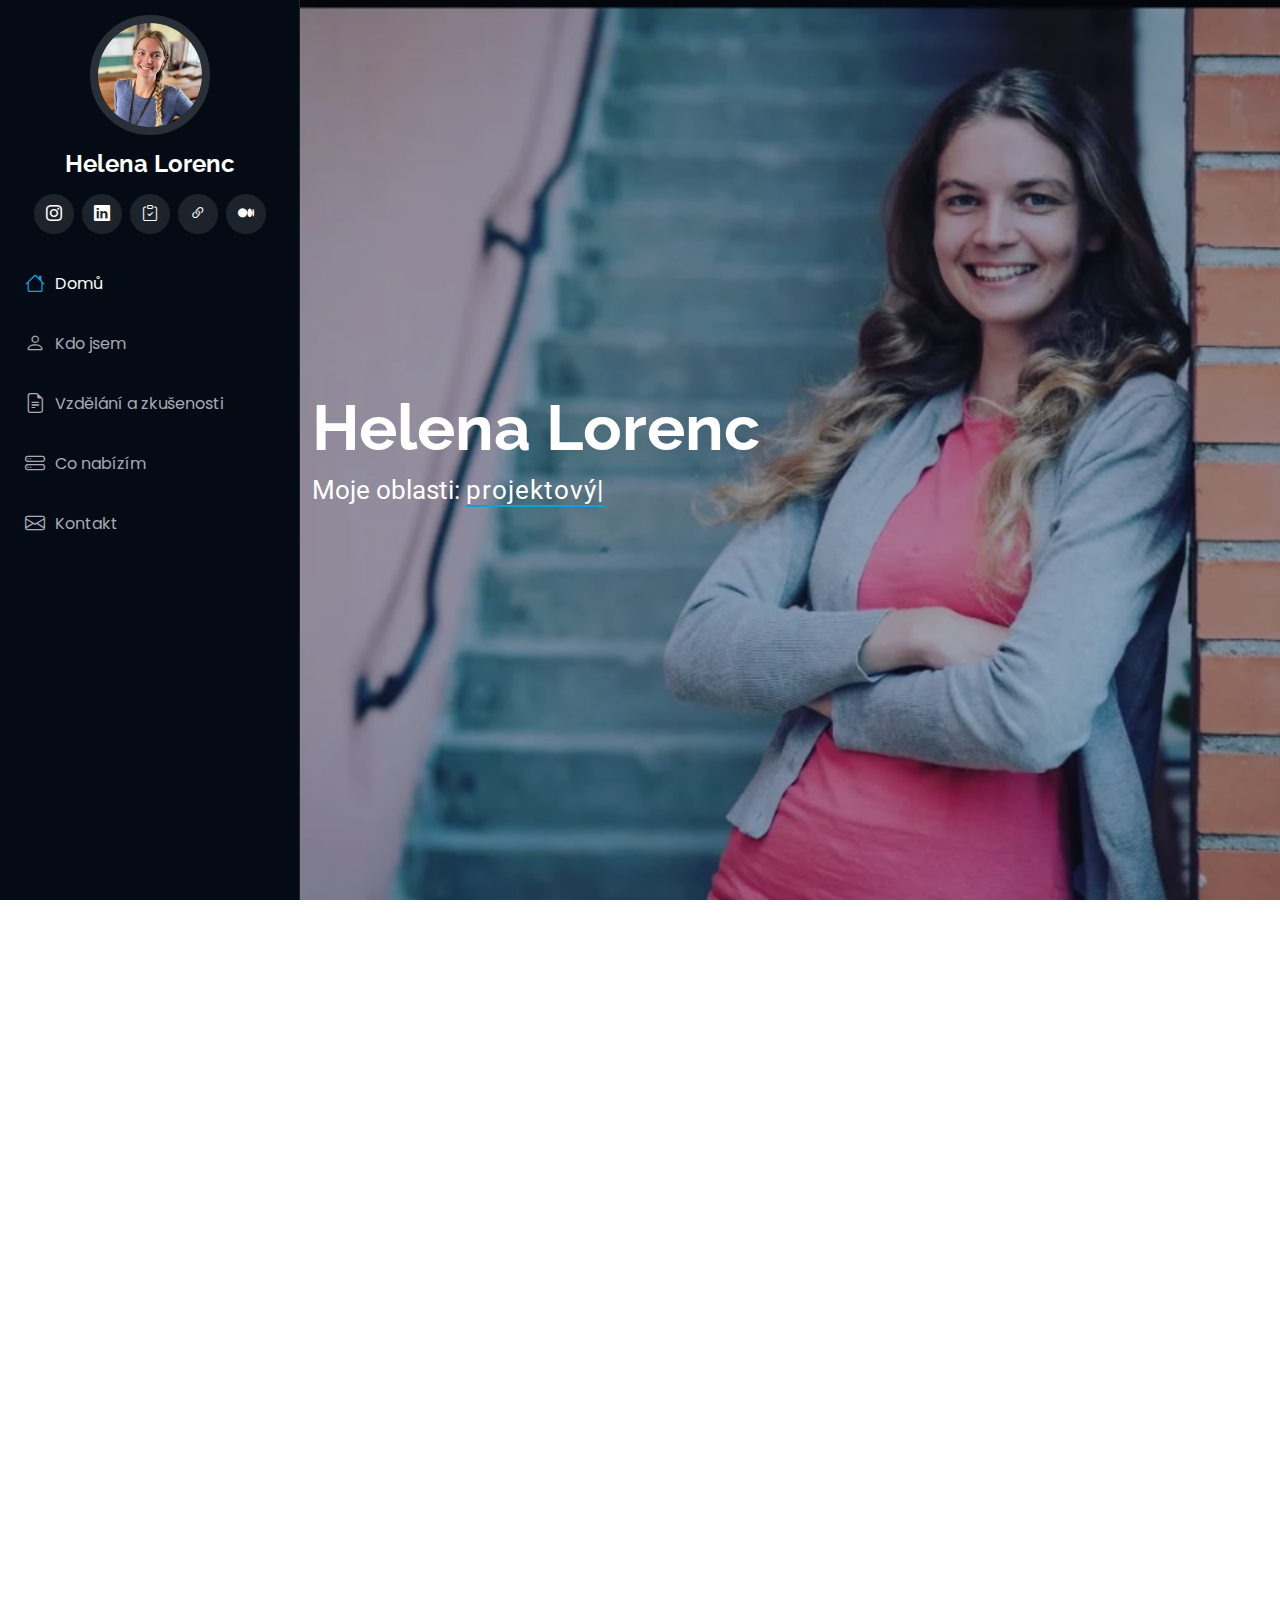
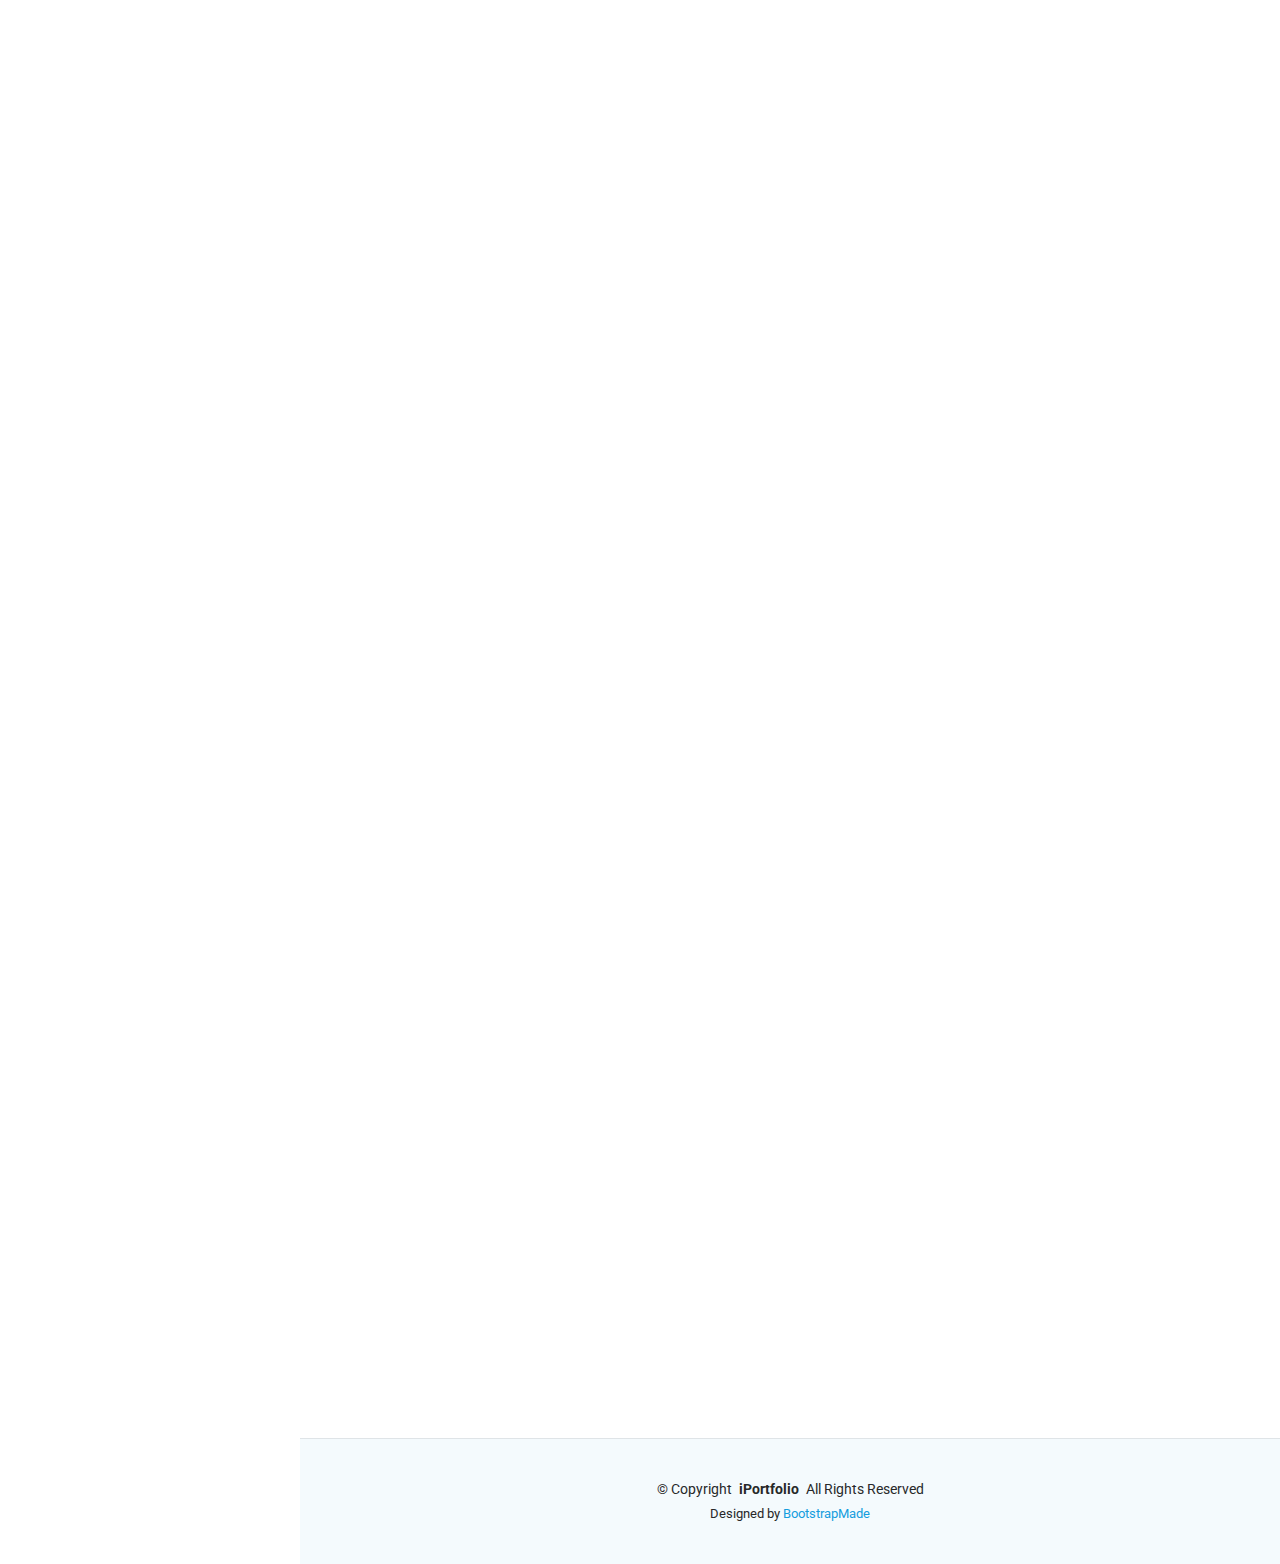
==== commit 5406d1b8: "Update index.html" ====
--- a/index.html
+++ b/index.html
@@ -4,7 +4,7 @@
 <head>
   <meta charset="utf-8">
   <meta content="width=device-width, initial-scale=1.0" name="viewport">
-  <title>Index - iPortfolio Bootstrap Template</title>
+  <title>Helena Lorenc</title>
   <meta content="" name="description">
   <meta content="" name="keywords">
 
